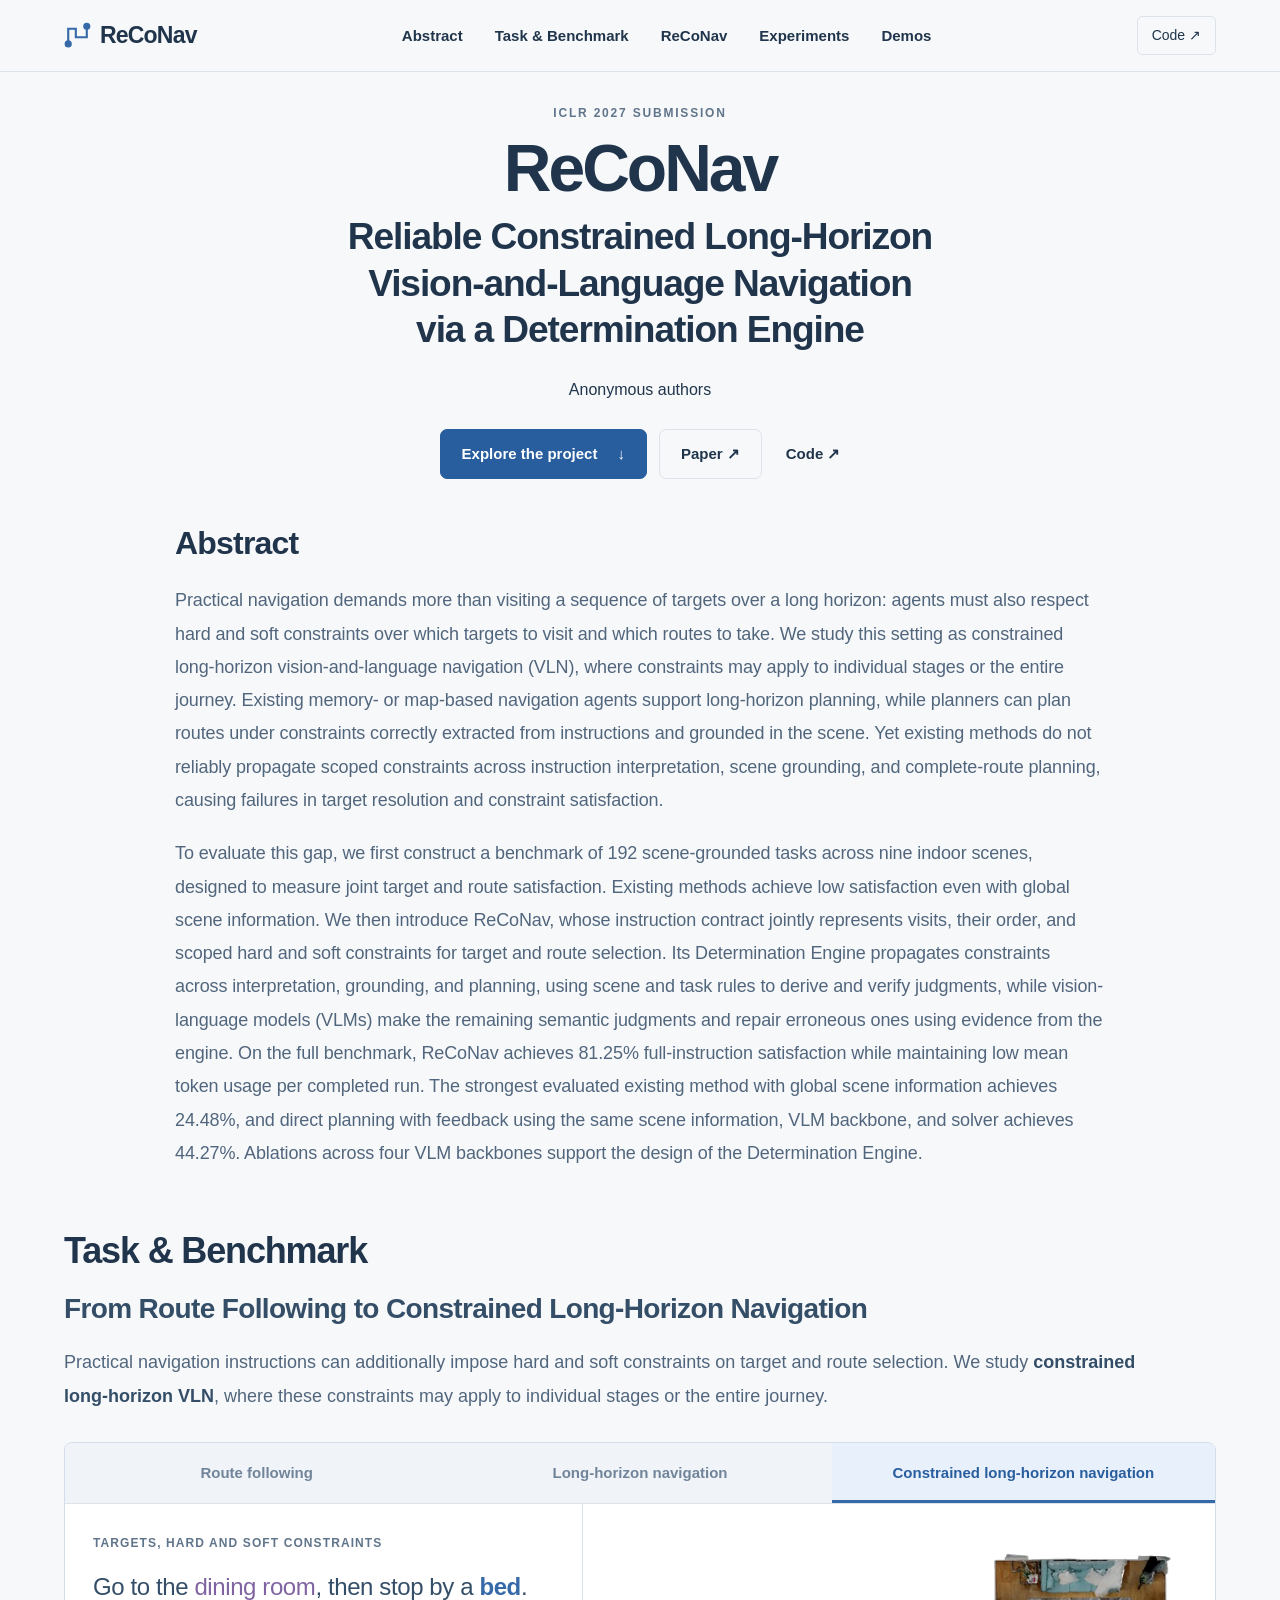
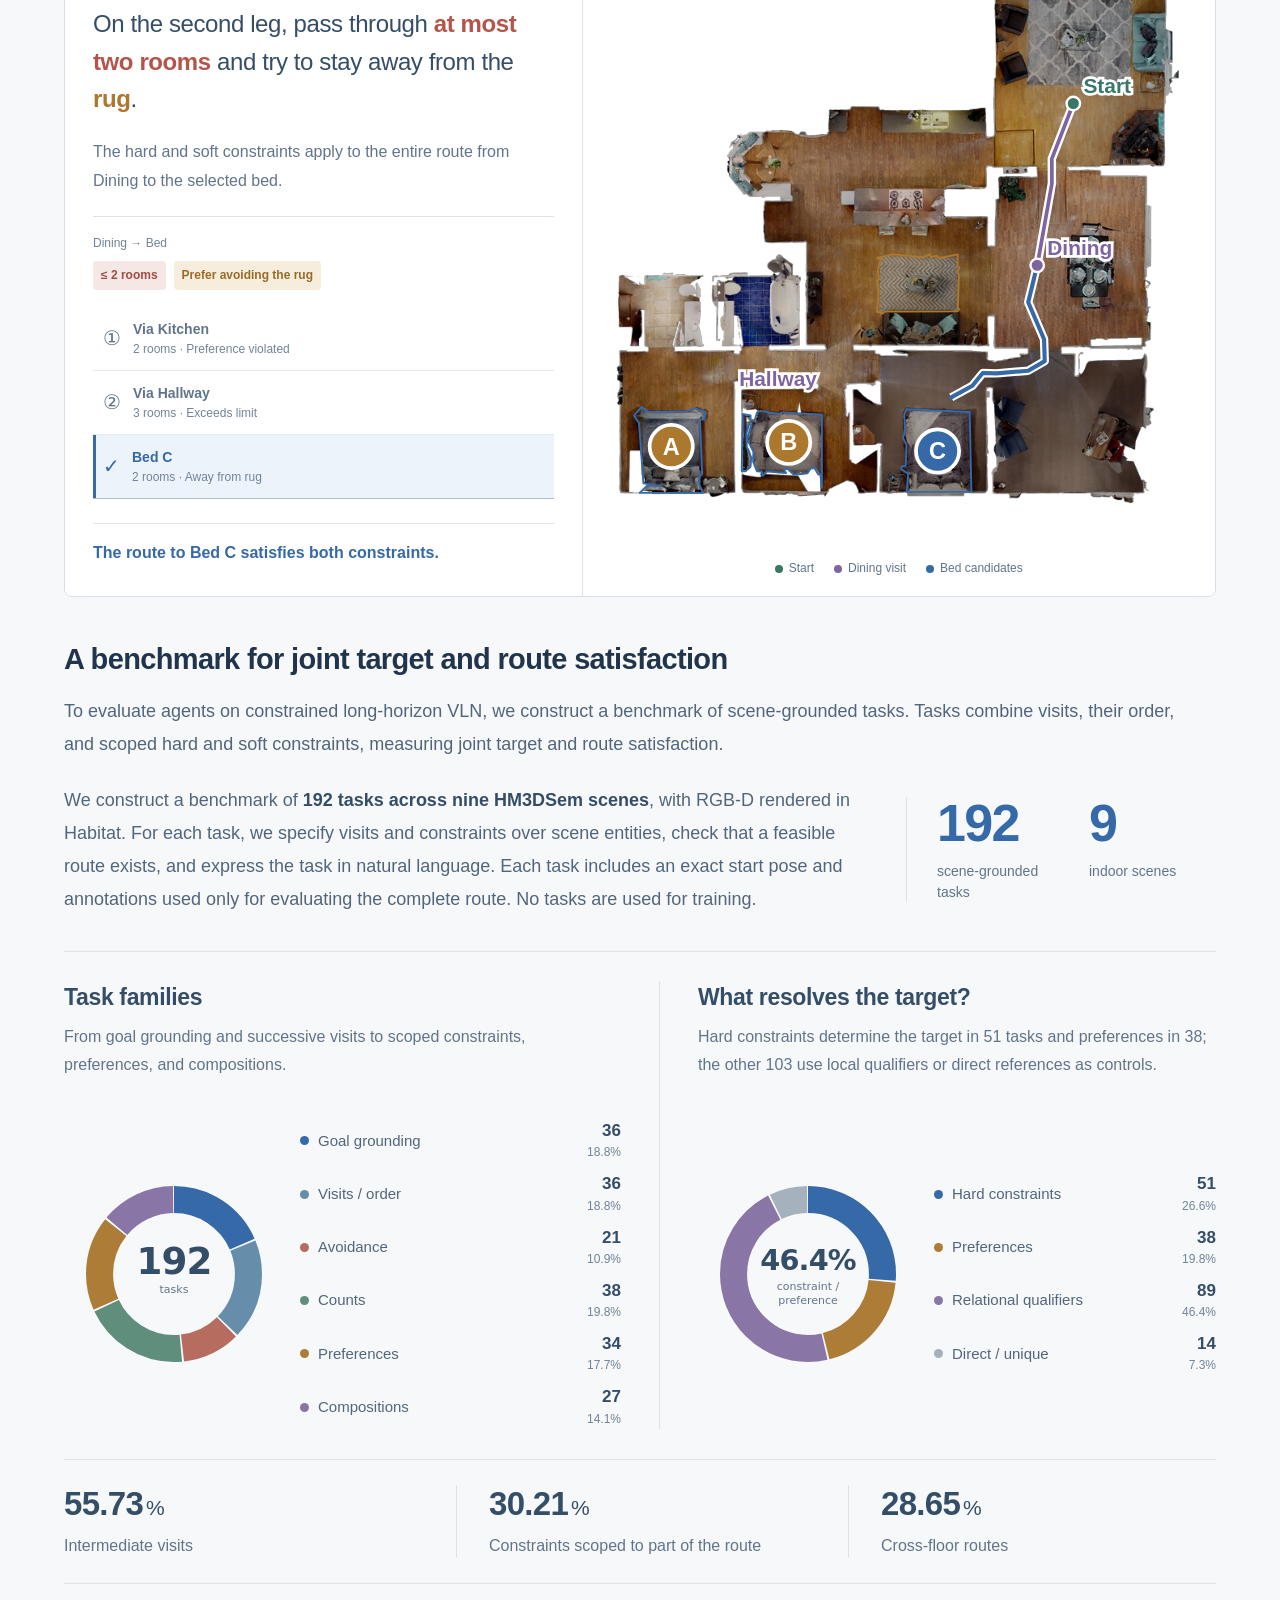
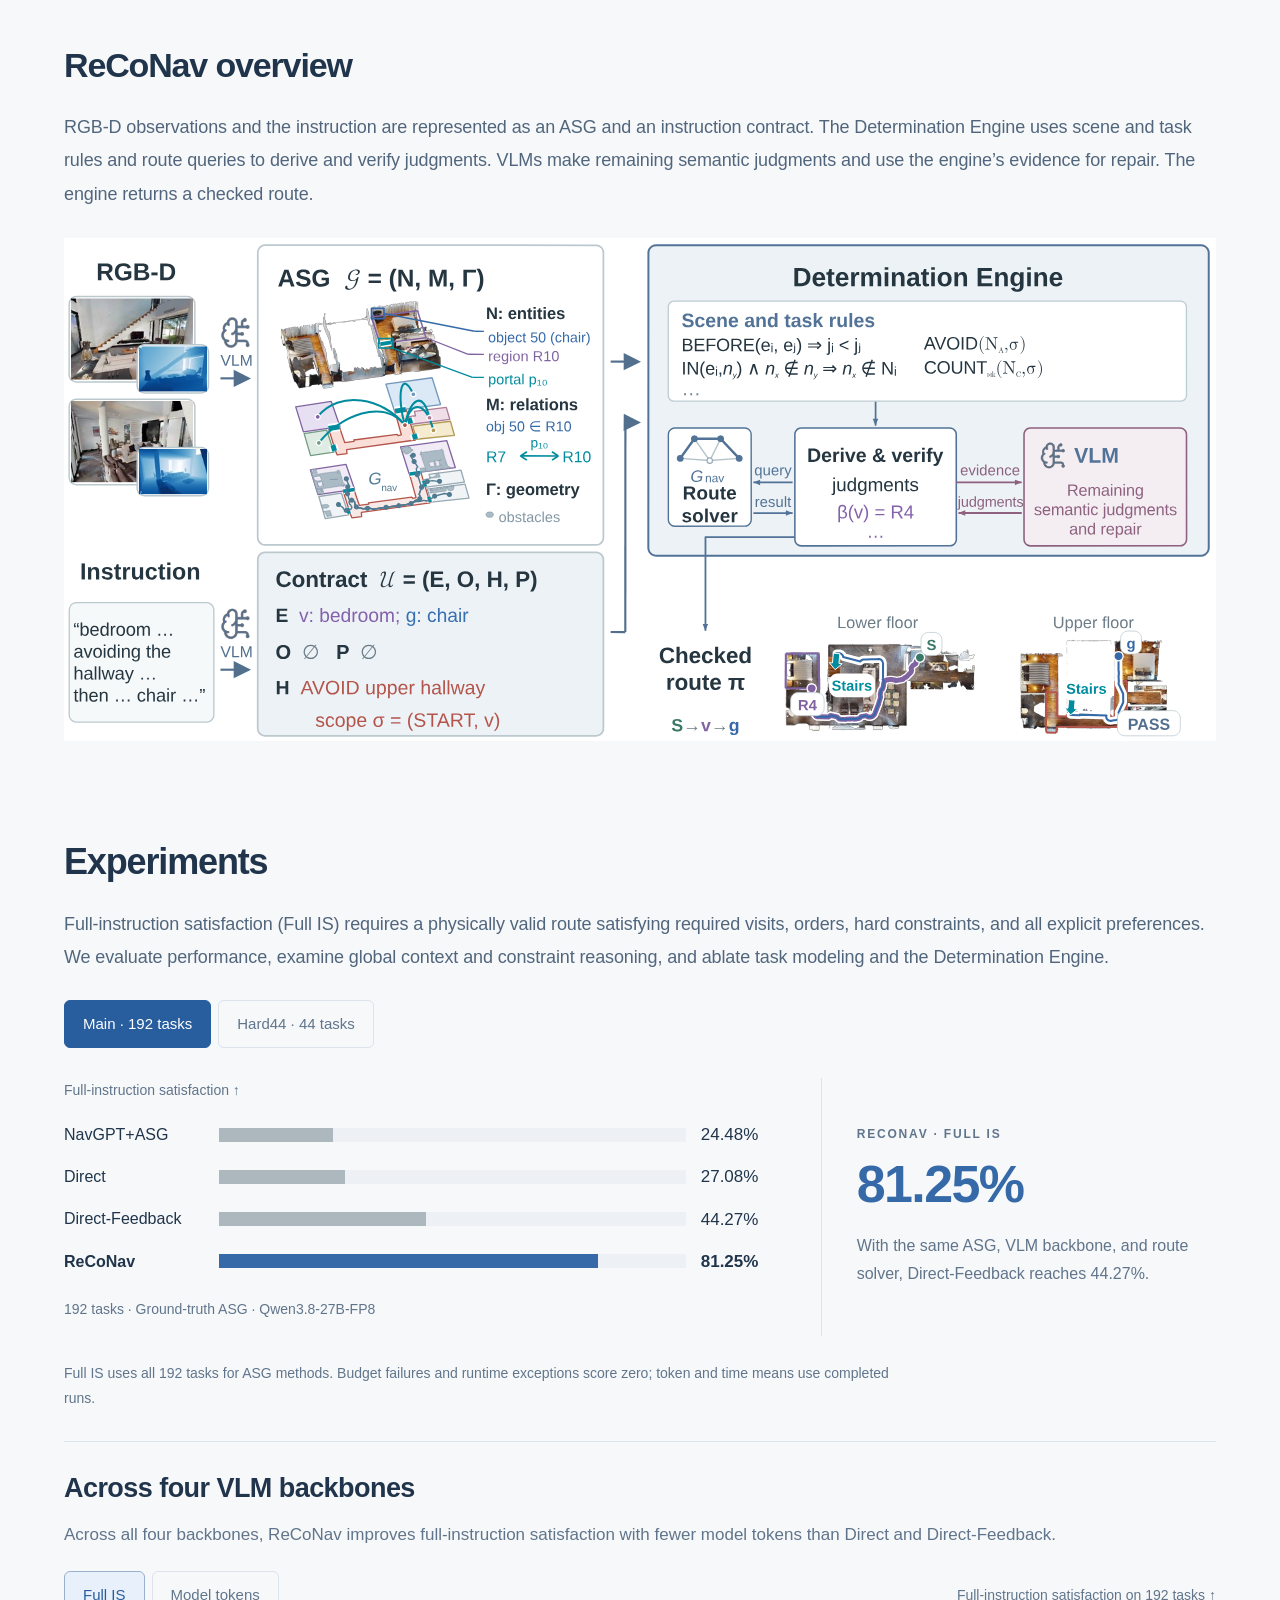
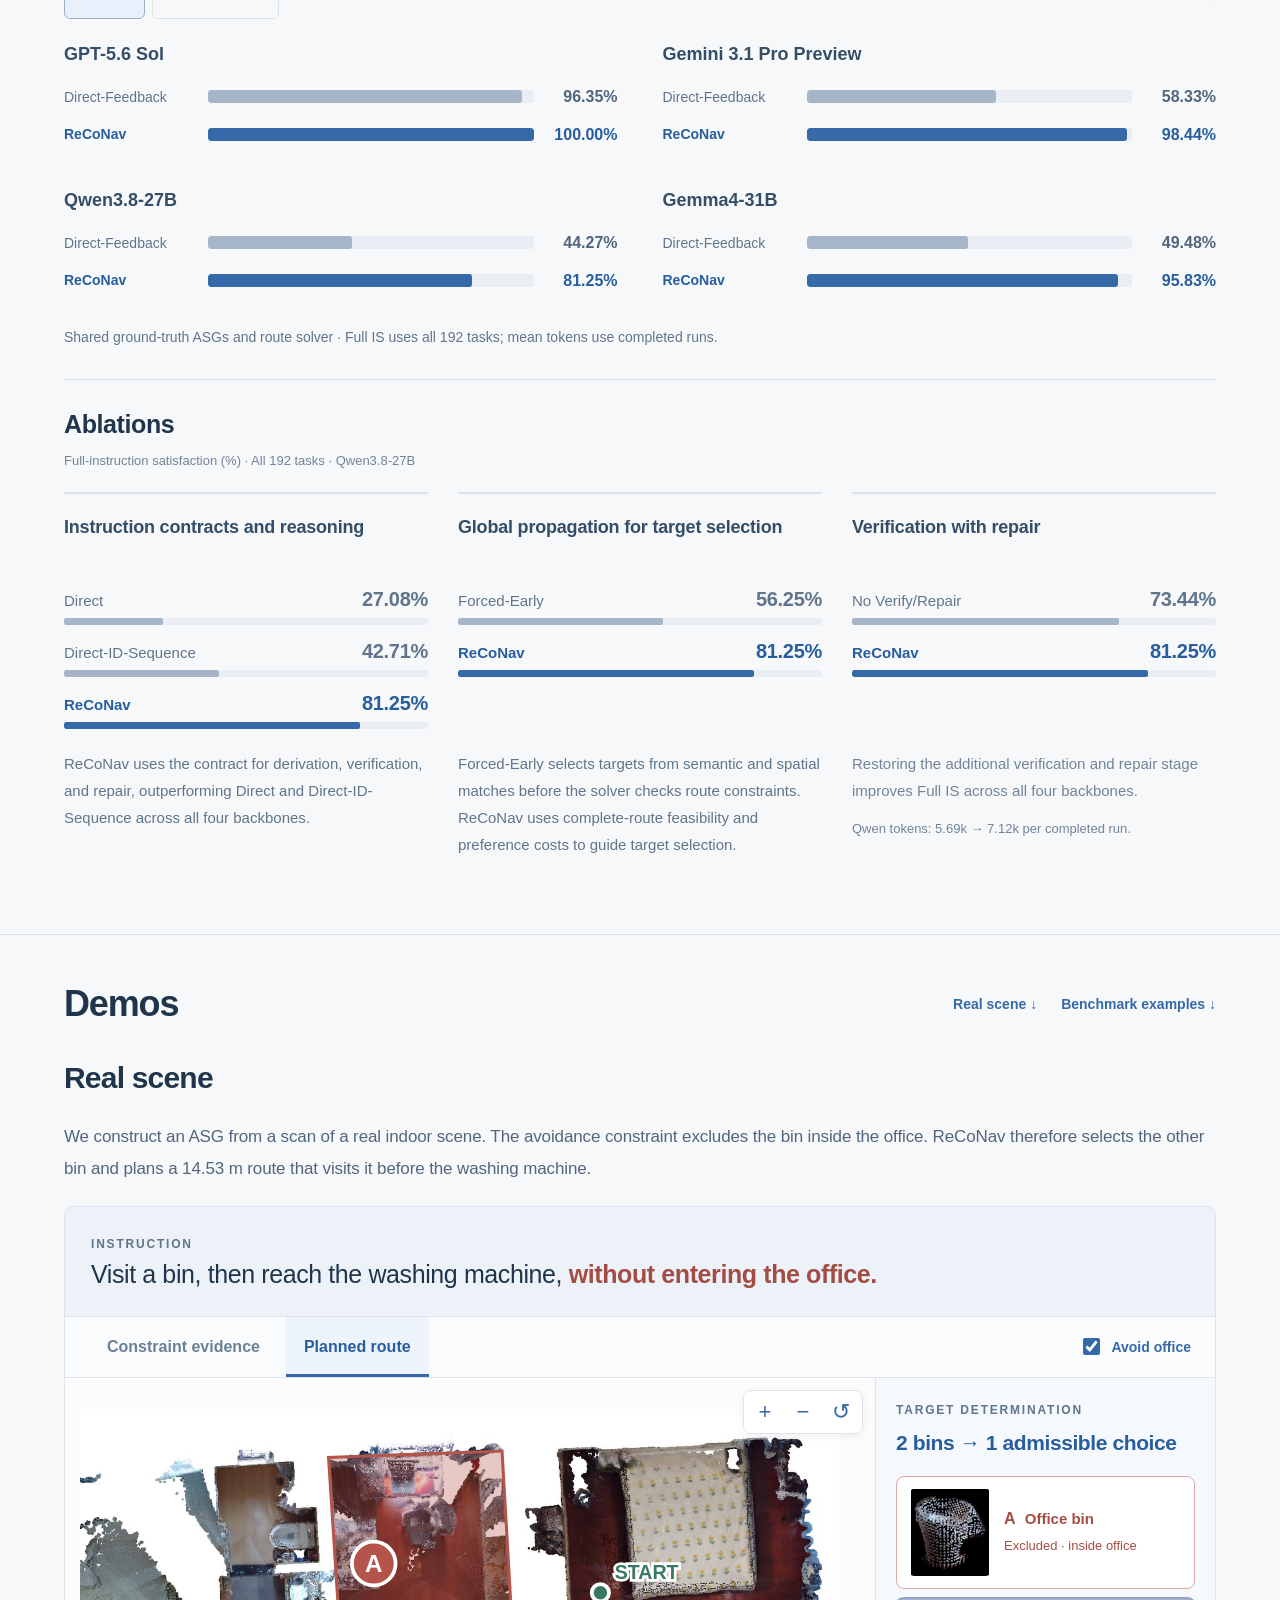
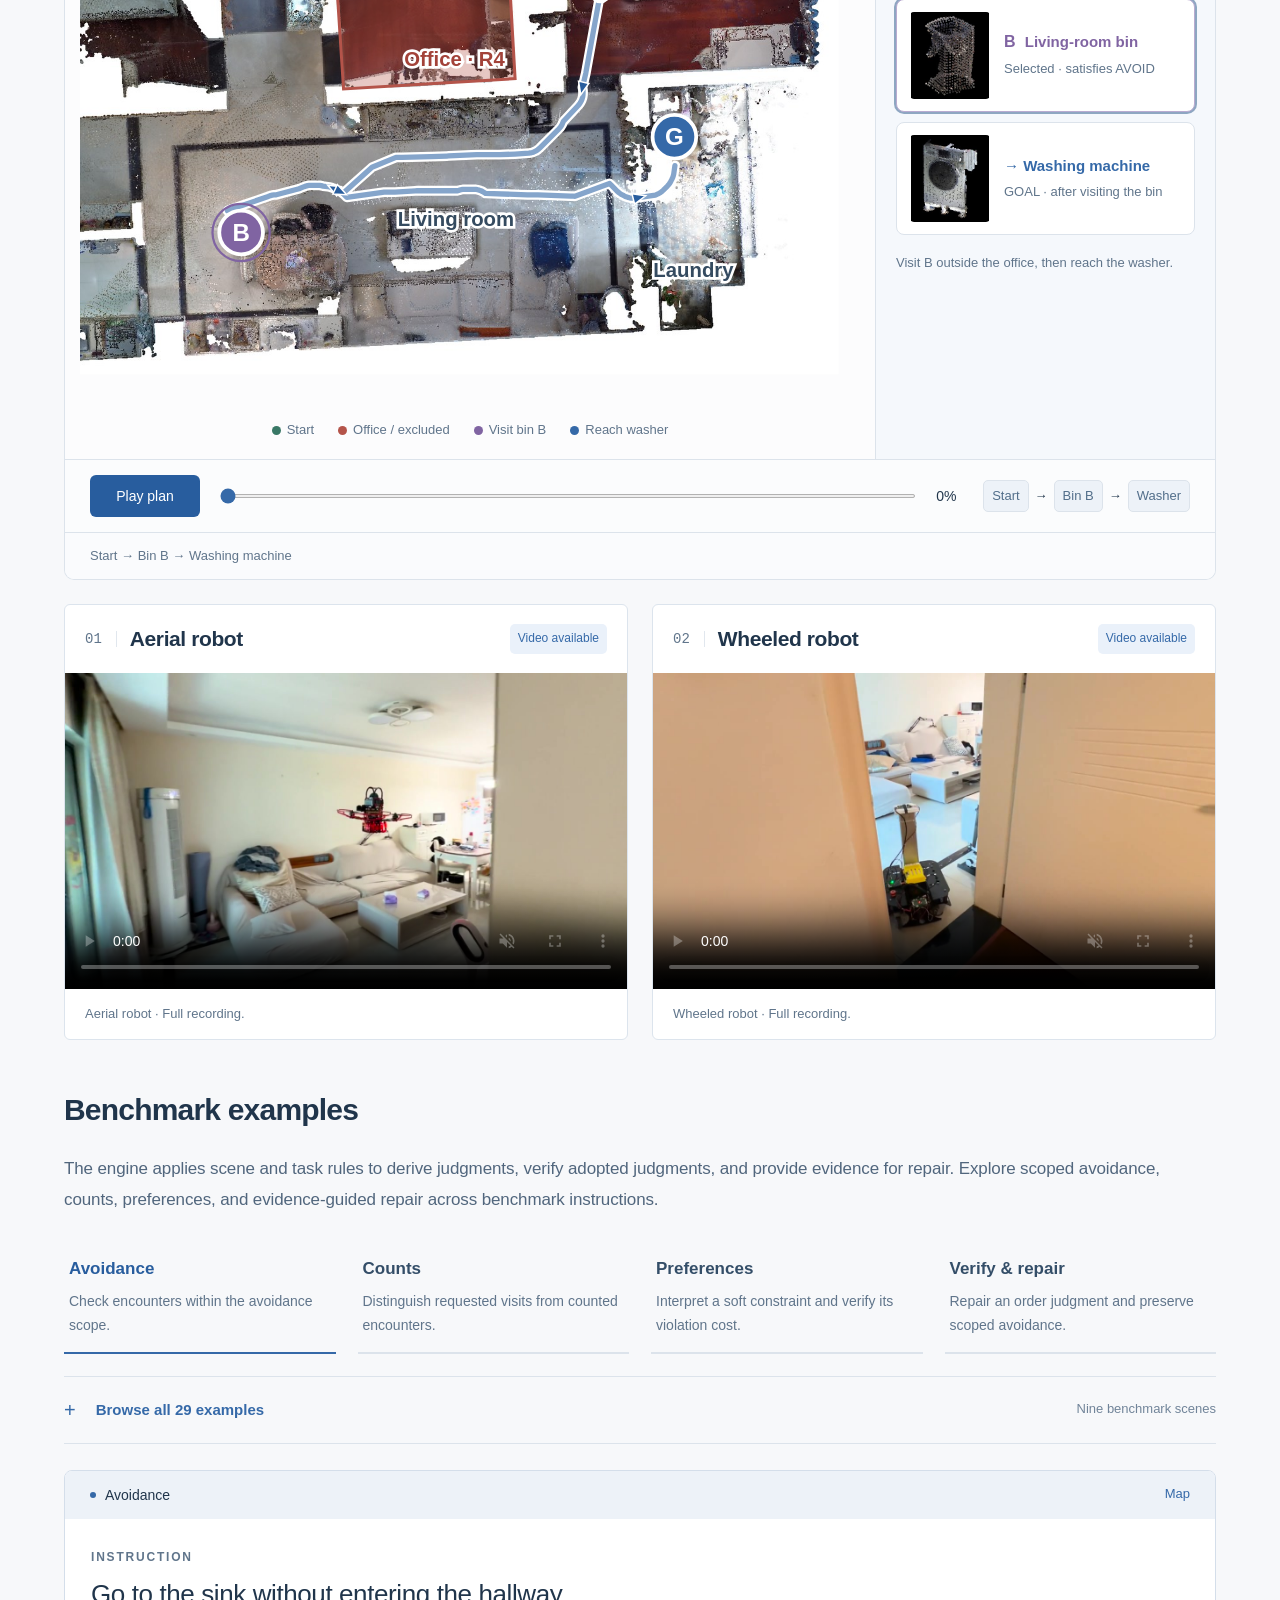
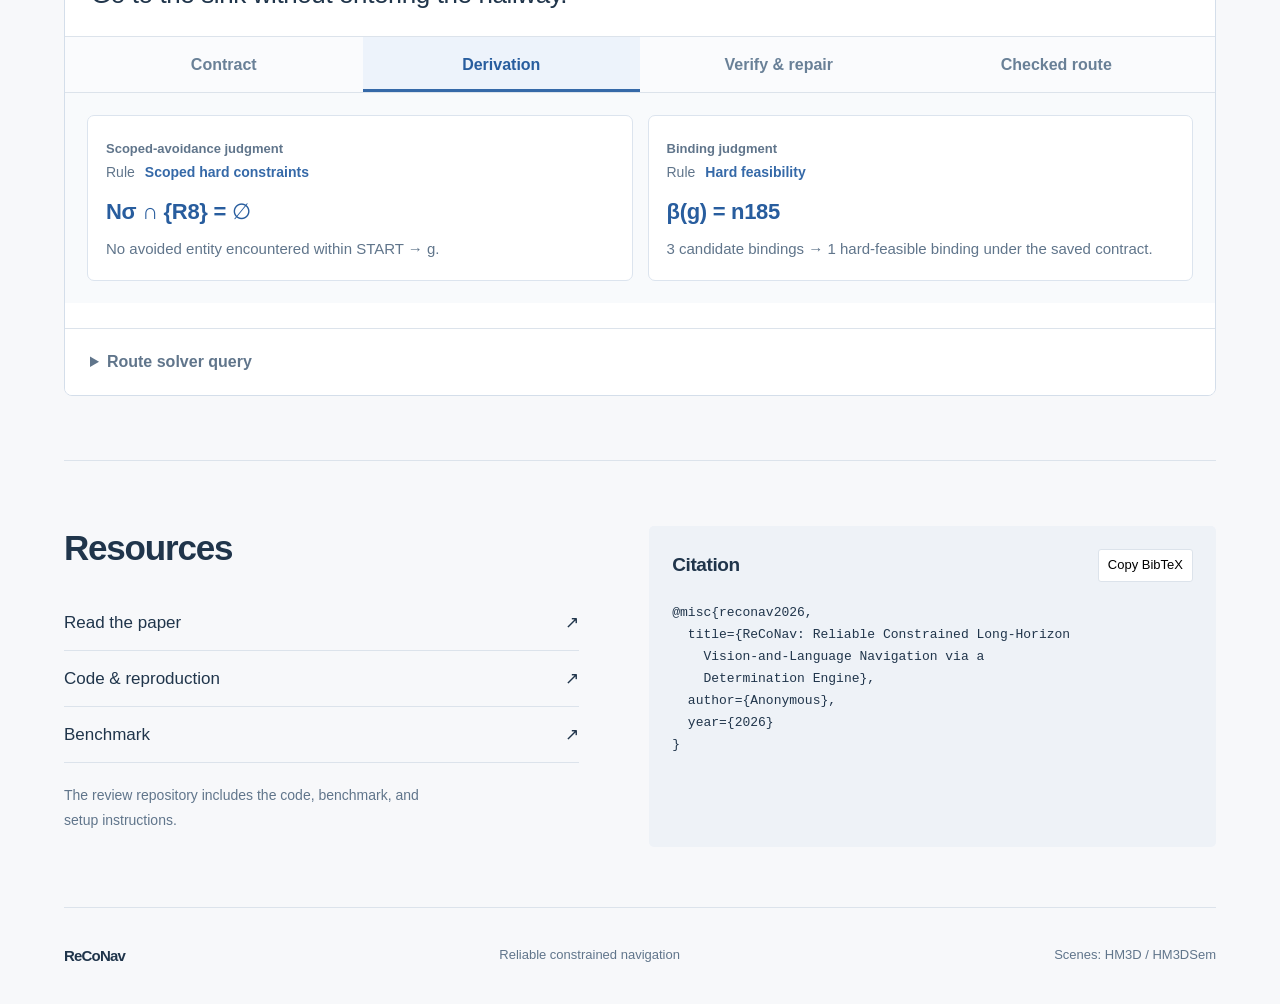
==== site/index.html @ 4334f85e "Add anonymous project page and Pages deployment" ====
<!doctype html>
<html lang="en">
<head>
  <meta charset="utf-8"><meta name="viewport" content="width=device-width,initial-scale=1">
  <meta name="description" content="ReCoNav: reliable constrained long-horizon vision-and-language navigation. Explore scene-grounded tasks, recorded routes, and first-person visualizations.">
  <meta name="theme-color" content="#f8f8f4">
  <title>ReCoNav: Reliable Constrained Long-Horizon Vision-and-Language Navigation via a Determination Engine</title>
  
<link rel="stylesheet" href="reconav.e6e2558fc4b56138.css"><script src="reconav.65abcb6eb5117537.js" defer></script>
<script src="repository-links.js" defer></script>
</head>
<body>
<a class="skip" href="#overview">Skip to visualizations</a>
<header class="nav"><a class="wordmark" href="#"><svg viewBox="0 0 32 32" aria-hidden="true"><path d="M5 26V8h9v10h13V5"/><circle cx="5" cy="26" r="3"/><circle cx="27" cy="5" r="3"/></svg>ReCoNav</a><nav aria-label="Main navigation"><a href="#abstract">Abstract</a><a href="#overview">Task &amp; Benchmark</a><a href="#explore">ReCoNav</a><a href="#results">Experiments</a><a href="#more-examples">Demos</a></nav><a class="nav-code" href="#resources" data-repository-link="code">Code ↗</a></header>
<main>
<section class="hero wrap">
  <p class="eyebrow">ICLR 2027 submission</p>
  <h1>ReCoNav</h1>
  <p class="paper-title">Reliable Constrained Long-Horizon<br class="desktop-break"> Vision-and-Language Navigation<br class="desktop-break"> via a Determination Engine</p>
  <p class="authors">Anonymous authors</p>
  <div class="actions"><a class="button primary" href="#overview">Explore the project <span>↓</span></a><a class="button" href="assets/paper.pdf">Paper ↗</a><a class="text-link" href="#resources" data-repository-link="code">Code ↗</a></div>

</section>

<section class="abstract-section wrap" id="paper-abstract">
  <div class="abstract" id="abstract"><h2>Abstract</h2><div class="abstract-columns"><p id="abstract-lead" class="abstract-lead">Practical navigation demands more than visiting a sequence of targets over a long horizon: agents must also respect hard and soft constraints over which targets to visit and which routes to take. We study this setting as constrained long-horizon vision-and-language navigation (VLN), where constraints may apply to individual stages or the entire journey. Existing memory- or map-based navigation agents support long-horizon planning, while planners can plan routes under constraints correctly extracted from instructions and grounded in the scene. Yet existing methods do not reliably propagate scoped constraints across instruction interpretation, scene grounding, and complete-route planning, causing failures in target resolution and constraint satisfaction.</p><p id="abstract-rest">To evaluate this gap, we first construct a benchmark of 192 scene-grounded tasks across nine indoor scenes, designed to measure joint target and route satisfaction. Existing methods achieve low satisfaction even with global scene information. We then introduce ReCoNav, whose instruction contract jointly represents visits, their order, and scoped hard and soft constraints for target and route selection. Its Determination Engine propagates constraints across interpretation, grounding, and planning, using scene and task rules to derive and verify judgments, while vision-language models (VLMs) make the remaining semantic judgments and repair erroneous ones using evidence from the engine. On the full benchmark, ReCoNav achieves 81.25% full-instruction satisfaction while maintaining low mean token usage per completed run. The strongest evaluated existing method with global scene information achieves 24.48%, and direct planning with feedback using the same scene information, VLM backbone, and solver achieves 44.27%. Ablations across four VLM backbones support the design of the Determination Engine.</p></div></div>
</section>

<section class="overview-section wrap" id="overview">
 <div class="section-heading"><div><h2>Task &amp; Benchmark</h2></div></div>
 <h3 class="task-subtitle">From Route Following to Constrained Long-Horizon Navigation</h3>
 <p class="task-introduction">Practical navigation instructions can additionally impose hard and soft constraints on target and route selection. We study <strong>constrained long-horizon VLN</strong>, where these constraints may apply to individual stages or the entire journey.</p>
 
 <div class="overview-story" id="overview-story" data-setting="2">
  <div class="overview-tabs" role="tablist" aria-label="Compare navigation settings"><button type="button" role="tab" id="overview-tab-0" data-setting="0" aria-selected="false" tabindex="-1" aria-controls="overview-story-panel">Route following</button><button type="button" role="tab" id="overview-tab-1" data-setting="1" aria-selected="false" aria-controls="overview-story-panel" tabindex="-1">Long-horizon navigation</button><button type="button" role="tab" id="overview-tab-2" data-setting="2" aria-selected="true" aria-controls="overview-story-panel">Constrained long-horizon navigation</button></div>
  <div class="overview-story-panel" id="overview-story-panel" role="tabpanel" aria-labelledby="overview-tab-2">
   <div class="overview-explanation"><p class="eyebrow" id="overview-setting">Targets, hard and soft constraints</p><p class="overview-instruction" id="overview-instruction"></p><p id="overview-explainer"></p><div id="overview-requirements" class="overview-requirements" hidden><span>Dining → Bed</span><strong>≤ 2 rooms</strong><strong>Prefer avoiding the rug</strong></div><div id="overview-evidence" class="overview-evidence" hidden><button type="button" data-overview-evidence="rug"><b>①</b><span>Via Kitchen<small>2 rooms · Preference violated</small></span></button><button type="button" data-overview-evidence="limit"><b>②</b><span>Via Hallway<small>3 rooms · Exceeds limit</small></span></button><button type="button" data-overview-evidence="selected"><b>✓</b><span>Bed C<small>2 rooms · Away from rug</small></span></button></div><p class="overview-conclusion" id="overview-conclusion" role="status"></p></div>
   <div class="overview-map-panel"><div id="overview-map"></div><div class="overview-map-key"><span><i class="start"></i>Start</span><span><i class="via"></i>Dining visit</span><span><i class="goal"></i>Bed candidates</span></div></div>
  </div>

 </div>
 <div class="benchmark-overview" id="benchmark">
  <div class="benchmark-heading"><h3>A benchmark for joint target and route satisfaction</h3><p>To evaluate agents on constrained long-horizon VLN, we construct a benchmark of scene-grounded tasks. Tasks combine visits, their order, and scoped hard and soft constraints, measuring joint target and route satisfaction.</p></div>
  <div class="benchmark-construction"><p>We construct a benchmark of <strong>192 tasks across nine HM3DSem scenes</strong>, with RGB-D rendered in Habitat. For each task, we specify visits and constraints over scene entities, check that a feasible route exists, and express the task in natural language. Each task includes an exact start pose and annotations used only for evaluating the complete route. No tasks are used for training.</p><div class="benchmark-scale"><span><b>192</b>scene-grounded tasks</span><span><b>9</b>indoor scenes</span></div></div>
  <div class="benchmark-charts">
<figure class="benchmark-chart" id="benchmark-families">
    <figcaption><h4>Task families</h4><p>From goal grounding and successive visits to scoped constraints, preferences, and compositions.</p></figcaption>
    <div class="benchmark-chart-body"><svg viewBox="0 0 260 260" role="img" aria-labelledby="families-chart-title families-chart-desc"><title id="families-chart-title">Task families</title><desc id="families-chart-desc">Goal grounding: 36 tasks; Visits / order: 36 tasks; Avoidance: 21 tasks; Counts: 38 tasks; Preferences: 34 tasks; Compositions: 27 tasks. Total: 192 tasks.</desc><circle cx="130" cy="130" r="88" fill="none" stroke="#3569a8" stroke-width="32" stroke-dasharray="101.6726 451.2477" stroke-dashoffset="0.0000" transform="rotate(-90 130 130)"/><circle cx="130" cy="130" r="88" fill="none" stroke="#668eaa" stroke-width="32" stroke-dasharray="101.6726 451.2477" stroke-dashoffset="-103.6726" transform="rotate(-90 130 130)"/><circle cx="130" cy="130" r="88" fill="none" stroke="#b76c60" stroke-width="32" stroke-dasharray="58.4757 494.4446" stroke-dashoffset="-207.3451" transform="rotate(-90 130 130)"/><circle cx="130" cy="130" r="88" fill="none" stroke="#5f8e7d" stroke-width="32" stroke-dasharray="107.4321 445.4882" stroke-dashoffset="-267.8208" transform="rotate(-90 130 130)"/><circle cx="130" cy="130" r="88" fill="none" stroke="#ad7d38" stroke-width="32" stroke-dasharray="95.9130 457.0073" stroke-dashoffset="-377.2529" transform="rotate(-90 130 130)"/><circle cx="130" cy="130" r="88" fill="none" stroke="#8a76a6" stroke-width="32" stroke-dasharray="75.7544 477.1659" stroke-dashoffset="-475.1659" transform="rotate(-90 130 130)"/><text x="130" y="130" class="chart-number" text-anchor="middle">192</text><text x="130" y="153" class="chart-unit" text-anchor="middle">tasks</text></svg><ul class="benchmark-chart-legend"><li style="--segment:#3569a8"><i aria-hidden="true"></i><span>Goal grounding</span><b>36<small>18.8%</small></b></li><li style="--segment:#668eaa"><i aria-hidden="true"></i><span>Visits / order</span><b>36<small>18.8%</small></b></li><li style="--segment:#b76c60"><i aria-hidden="true"></i><span>Avoidance</span><b>21<small>10.9%</small></b></li><li style="--segment:#5f8e7d"><i aria-hidden="true"></i><span>Counts</span><b>38<small>19.8%</small></b></li><li style="--segment:#ad7d38"><i aria-hidden="true"></i><span>Preferences</span><b>34<small>17.7%</small></b></li><li style="--segment:#8a76a6"><i aria-hidden="true"></i><span>Compositions</span><b>27<small>14.1%</small></b></li></ul></div>
   </figure>
<figure class="benchmark-chart" id="benchmark-resolution">
    <figcaption><h4>What resolves the target?</h4><p>Hard constraints determine the target in 51 tasks and preferences in 38; the other 103 use local qualifiers or direct references as controls.</p></figcaption>
    <div class="benchmark-chart-body"><svg viewBox="0 0 260 260" role="img" aria-labelledby="resolution-chart-title resolution-chart-desc"><title id="resolution-chart-title">What resolves the target?</title><desc id="resolution-chart-desc">Hard constraints: 51 tasks; Preferences: 38 tasks; Relational qualifiers: 89 tasks; Direct / unique: 14 tasks. Total: 192 tasks.</desc><circle cx="130" cy="130" r="88" fill="none" stroke="#3569a8" stroke-width="32" stroke-dasharray="144.8695 408.0509" stroke-dashoffset="0.0000" transform="rotate(-90 130 130)"/><circle cx="130" cy="130" r="88" fill="none" stroke="#ad7d38" stroke-width="32" stroke-dasharray="107.4321 445.4882" stroke-dashoffset="-146.8695" transform="rotate(-90 130 130)"/><circle cx="130" cy="130" r="88" fill="none" stroke="#8a76a6" stroke-width="32" stroke-dasharray="254.3016 298.6187" stroke-dashoffset="-256.3016" transform="rotate(-90 130 130)"/><circle cx="130" cy="130" r="88" fill="none" stroke="#a5b1bd" stroke-width="32" stroke-dasharray="38.3171 514.6032" stroke-dashoffset="-512.6032" transform="rotate(-90 130 130)"/><text x="130" y="125" class="chart-number" text-anchor="middle">46.4%</text><text x="130" y="149" class="chart-unit" text-anchor="middle"><tspan x="130">constraint /</tspan><tspan x="130" dy="17">preference</tspan></text></svg><ul class="benchmark-chart-legend"><li style="--segment:#3569a8"><i aria-hidden="true"></i><span>Hard constraints</span><b>51<small>26.6%</small></b></li><li style="--segment:#ad7d38"><i aria-hidden="true"></i><span>Preferences</span><b>38<small>19.8%</small></b></li><li style="--segment:#8a76a6"><i aria-hidden="true"></i><span>Relational qualifiers</span><b>89<small>46.4%</small></b></li><li style="--segment:#a5b1bd"><i aria-hidden="true"></i><span>Direct / unique</span><b>14<small>7.3%</small></b></li></ul></div>
   </figure>
  </div>
  <div class="benchmark-coverage"><span><b>55.73<small>%</small></b>Intermediate visits</span><span><b>30.21<small>%</small></b>Constraints scoped to part of the route</span><span><b>28.65<small>%</small></b>Cross-floor routes</span></div>
 </div>
</section>

<section class="showcase-section wrap" id="explore">
  <div class="section-heading"><h2 id="showcase-title">ReCoNav overview</h2></div>
  <p class="section-copy">RGB-D observations and the instruction are represented as an ASG and an instruction contract. The Determination Engine uses scene and task rules and route queries to derive and verify judgments. VLMs make remaining semantic judgments and use the engine’s evidence for repair. The engine returns a checked route.</p>
  <figure class="paper-overview" id="paper-overview"><a href="assets/framework.svg?v=9bbbca4629601faa" target="_blank" rel="noopener" aria-label="Open the ReCoNav overview at full resolution"><img id="framework-overview" src="[data-uri]" alt="ReCoNav overview: RGB-D and instruction inputs, ASG entities, relations and geometry, instruction contract, scene and task rules, derivation and verification, route solver, VLM judgments and repair, and the checked route."></a></figure>

</section>

<section class="results-section wrap" id="results"><div class="section-heading"><div><h2>Experiments</h2></div></div><p class="section-copy">Full-instruction satisfaction (Full IS) requires a physically valid route satisfying required visits, orders, hard constraints, and all explicit preferences. We evaluate performance, examine global context and constraint reasoning, and ablate task modeling and the Determination Engine.</p><div class="result-tabs" role="group" aria-label="Evaluation population"><button type="button" class="active" data-result="main" aria-pressed="true">Main · 192 tasks</button><button type="button" data-result="hard" aria-pressed="false">Hard44 · 44 tasks</button></div><div class="results-layout"><div><p class="result-metric">Full-instruction satisfaction ↑</p><div id="bars"></div><p class="result-condition" id="result-condition"></p></div><aside class="result-takeaway"><span class="eyebrow">ReCoNav · Full IS</span><strong id="result-score">81.25%</strong><p id="result-reading">With the same ASG, backbone, and solver, Direct-Feedback reaches 44.27%.</p></aside></div><p class="result-footnote" id="result-footnote"></p><div class="backbone-section"><h3>Across four VLM backbones</h3><p>Across all four backbones, ReCoNav improves full-instruction satisfaction with fewer model tokens than Direct and Direct-Feedback.</p><div class="backbone-controls"><div class="result-tabs" role="group" aria-label="Backbone comparison metric"><button type="button" data-backbone-metric="fullIS" aria-pressed="true">Full IS</button><button type="button" data-backbone-metric="tokens" aria-pressed="false">Model tokens</button></div><span id="backbone-measure">Full-instruction satisfaction on 192 tasks ↑</span></div><div id="backbone-charts" class="backbone-charts"></div><p class="backbone-note">Shared ground-truth ASGs and route solver · Full IS uses all 192 tasks; mean tokens use completed runs.</p></div><div class="ablation-section"><h3>Ablations</h3><p class="ablation-condition">Full-instruction satisfaction (%) · All 192 tasks · Qwen3.8-27B</p><div class="ablation-cards" id="ablation-cards"></div></div></section>

<section class="more-examples" id="more-examples"><div class="wrap more-examples-heading"><div class="section-heading"><h2>Demos</h2><div class="example-links"><a href="#real">Real scene ↓</a><a href="#gallery">Benchmark examples ↓</a></div></div></div>
<section class="real-section wrap" id="real">
<div class="section-heading"><div><h3>Real scene</h3></div></div>
<p class="section-copy">We construct an ASG from a scan of a real indoor scene. The avoidance constraint excludes the bin inside the office. ReCoNav therefore selects the other bin and plans a 14.53 m route that visits it before the washing machine.</p>
<div class="real-mission"><span class="eyebrow">Instruction</span><p>Visit a bin, then reach the washing machine, <strong>without entering the office.</strong></p></div>
<div class="real-reasoning" id="real-reasoning">
  <div class="real-toolbar"><div class="real-stages" role="group" aria-label="Real-scene reasoning stages"><button type="button" data-real-stage="2" aria-pressed="false"><span>Constraint evidence</span></button><button type="button" data-real-stage="3" class="active" aria-pressed="true"><span>Planned route</span></button></div><label class="requirement-toggle"><input type="checkbox" id="real-avoid" checked>Avoid office</label></div>
  <div class="real-reasoning-layout"><div class="real-map-panel"><div id="real-map" aria-label="Real-scene map: two bin candidates, forbidden office and ordered route to the washer"></div><div class="real-map-legend"><span><i class="start"></i>Start</span><span><i class="avoid"></i>Office / excluded</span><span><i class="via"></i>Visit bin B</span><span><i class="goal"></i>Reach washer</span></div></div>
  <div class="real-object-evidence"><p class="eyebrow">Target determination</p><p id="real-decision" role="status">2 bins → 1 admissible choice</p><button class="real-object excluded" type="button" data-real-object="295"><img alt="Reconstructed office bin, candidate A" loading="lazy"><span class="real-object-copy"><strong><b>A</b> Office bin</strong><span id="real-a-status">Excluded · inside office</span></span></button><button class="real-object selected" type="button" data-real-object="336"><img alt="Reconstructed living-room bin, candidate B" loading="lazy"><span class="real-object-copy"><strong><b>B</b> Living-room bin</strong><span id="real-b-status">Selected · satisfies AVOID</span></span></button><div class="real-object goal-object"><img alt="Reconstructed washing machine, the final goal" loading="lazy"><span class="real-object-copy"><strong>→ Washing machine</strong><span>GOAL · after visiting the bin</span></span></div><p id="real-inspection" class="real-inspection">A visit to A requires entering the forbidden office.</p></div></div>
  <div class="transport real-transport"><button id="real-play" class="play-button" type="button">Play plan</button><input id="real-progress" type="range" min="0" max="1000" value="0" aria-label="Real-scene planned route progress"><output id="real-progress-text">0%</output><div class="real-waypoints"><button type="button" data-real-jump="start">Start</button><span>→</span><button type="button" data-real-jump="via">Bin B</button><span>→</span><button type="button" data-real-jump="goal">Washer</button></div></div>
  <p class="real-plan-note">Start → Bin B → Washing machine</p>
</div>
<div class="platform-grid">
<article class="platform-card"><div class="platform-header"><span class="platform-number">01</span><div><h3>Aerial robot</h3></div><span class="available-tag">Video available</span></div><video id="drone-video" controls playsinline muted preload="metadata" aria-label="Aerial robot physical demonstration of the bin and washing-machine mission"></video><p class="platform-caption">Aerial robot · Full recording.</p></article>
<article class="platform-card"><div class="platform-header"><span class="platform-number">02</span><div><h3>Wheeled robot</h3></div><span class="available-tag">Video available</span></div><video id="wheel-video" controls playsinline muted preload="metadata" aria-label="Wheeled robot physical demonstration of the same bin and washing-machine mission"></video><p class="platform-caption">Wheeled robot · Full recording.</p></article>
</div>
</section>

<section class="gallery-section wrap" id="gallery">
  <div class="section-heading"><div><h3>Benchmark examples</h3></div></div>
  <p class="section-copy">The engine applies scene and task rules to derive judgments, verify adopted judgments, and provide evidence for repair. Explore scoped avoidance, counts, preferences, and evidence-guided repair across benchmark instructions.</p><div id="featured-cases" class="featured-cases" role="group" aria-label="Featured navigation examples"></div>
  <details class="case-library" id="case-library"><summary>Browse all 29 examples <span>Nine benchmark scenes</span></summary><div class="collection-heading"><div><p id="case-count"></p></div><div class="filters"><label><span class="sr-only">Task type</span><select id="family-filter"><option value="">All task types</option></select></label><label><span class="sr-only">Scene</span><select id="scene-filter"><option value="">All scenes</option></select></label><label class="video-filter"><input id="video-filter" type="checkbox">With video</label></div></div>
  <div class="case-grid" id="case-grid"></div><p id="empty-cases" hidden>No cases match these filters.</p><button class="button more-button" id="show-more" type="button" hidden>Show more cases</button>
  <p class="collection-note">Qwen / ReCoNav · Nine benchmark scenes.</p></details>

  <div id="load-state" role="status">Loading the case collection…</div>
  <div class="player" id="player" hidden>
    <div class="player-topline"><span class="status-dot"></span><span id="player-family"></span><span class="mono" id="player-id" hidden></span><span class="player-tag" id="view-kind"></span></div>
    <div class="instruction"><span class="eyebrow">Instruction</span><p id="instruction"></p></div>
    <div class="determination-nav" role="group" aria-label="Explore this example"><button type="button" data-stage="0">Contract</button><button type="button" data-stage="2" class="active" aria-pressed="true">Derivation</button><button type="button" data-stage="4">Verify &amp; repair</button><button type="button" data-stage="3">Checked route</button></div>
    <div id="gallery-contract-pane" class="gallery-contract-pane" hidden><p class="gallery-state-label" id="contract-phase" hidden>Initial contract</p><div id="gallery-contract" class="contract-view"></div></div><div id="gallery-verification-pane" class="gallery-contract-pane" hidden></div>
    <div class="gallery-workspace" id="gallery-workspace"><div id="judgment-derivations" class="judgment-derivations"></div>
    <div class="visuals" id="gallery-visuals">
      <div class="video-panel"><div class="panel-label"><span>First-person view</span></div><div class="video-frame"><video id="video" controls playsinline muted preload="metadata" aria-label="First-person route visualization"></video><div id="map-only" hidden><span class="map-icon">↗</span><strong>Explore this route on the map</strong><p>First-person video is being prepared for this case.</p></div></div></div>
      <div class="map-panel"><div class="panel-label"><span id="candidate-map-label">Scene evidence</span><span id="floor-label"></span></div><div id="route-map" aria-label="Scene evidence and checked route"></div><div class="floor-transfers" id="floor-transfers" aria-label="Stair transfers" hidden></div><div class="legend"><span><i class="start"></i>Start</span><span id="gallery-via-key" hidden><i class="via"></i>VIA visit</span><span class="candidate-key" id="gallery-candidate-key" hidden>A Candidate</span><span><i class="goal"></i>Goal</span><span><i class="avoid"></i>Avoidance</span></div></div>
    </div>
    </div>
    <div class="gallery-route-events" id="gallery-route-events" hidden><strong id="gallery-scope-status" hidden></strong><div class="gallery-route-status"><span>Visit sequence</span><strong id="route-next" role="status"></strong></div><div id="route-event-buttons" class="route-event-buttons" role="group" aria-label="Route visits and goal"></div></div>
    <div class="transport"><button id="play" class="play-button" type="button">Play route</button><input id="progress" type="range" min="0" max="1000" value="0" aria-label="Route progress"><output id="progress-text">0%</output><select id="speed" aria-label="Playback speed"><option value="0.5">0.5×</option><option value="1" selected>1×</option><option value="2">2×</option></select></div>
    <details class="candidate-details" id="candidate-details"><summary>Route solver query</summary><div class="solver-query-content"><div class="solver-query-results"><p class="query-source" id="query-source"></p><label class="requirement-toggle" id="requirement-toggle"><input type="checkbox" id="apply-requirement" checked>Apply the route requirement</label><div class="decision-panel"><div class="decision-heading"><h3 id="decision-title"></h3><span id="candidate-hint">Click a candidate to inspect</span></div><div class="rule-evidence" id="gallery-derivation" hidden></div><div id="candidate-list"></div><p class="candidate-inspection" id="candidate-inspection" role="status"></p></div></div><div id="solver-query-scene"></div></div></details>
    <p class="checked-route-outcome" id="outcome" hidden></p>
  </div>
</section>
</section>



<section class="resources wrap" id="resources"><div><h2>Resources</h2><div class="resource-links"><a href="assets/paper.pdf">Read the paper <span>↗</span></a><a href="#resources" data-repository-link="code">Code & reproduction <span>↗</span></a><a href="#resources" data-repository-link="benchmark">Benchmark <span>↗</span></a></div><p class="resource-note">The review repository includes the code, benchmark, and setup instructions.</p></div><div class="citation"><div class="citation-heading"><h3>Citation</h3><button id="copy-citation" type="button">Copy BibTeX</button></div><pre id="bibtex">@misc{reconav2026,
  title={ReCoNav: Reliable Constrained Long-Horizon
    Vision-and-Language Navigation via a
    Determination Engine},
  author={Anonymous},
  year={2026}
}</pre><p id="copy-status" role="status"></p></div></section>
</main><footer class="wrap"><a class="wordmark" href="#">ReCoNav</a><p>Reliable constrained navigation</p><p>Scenes: HM3D / HM3DSem</p></footer>
</body></html>
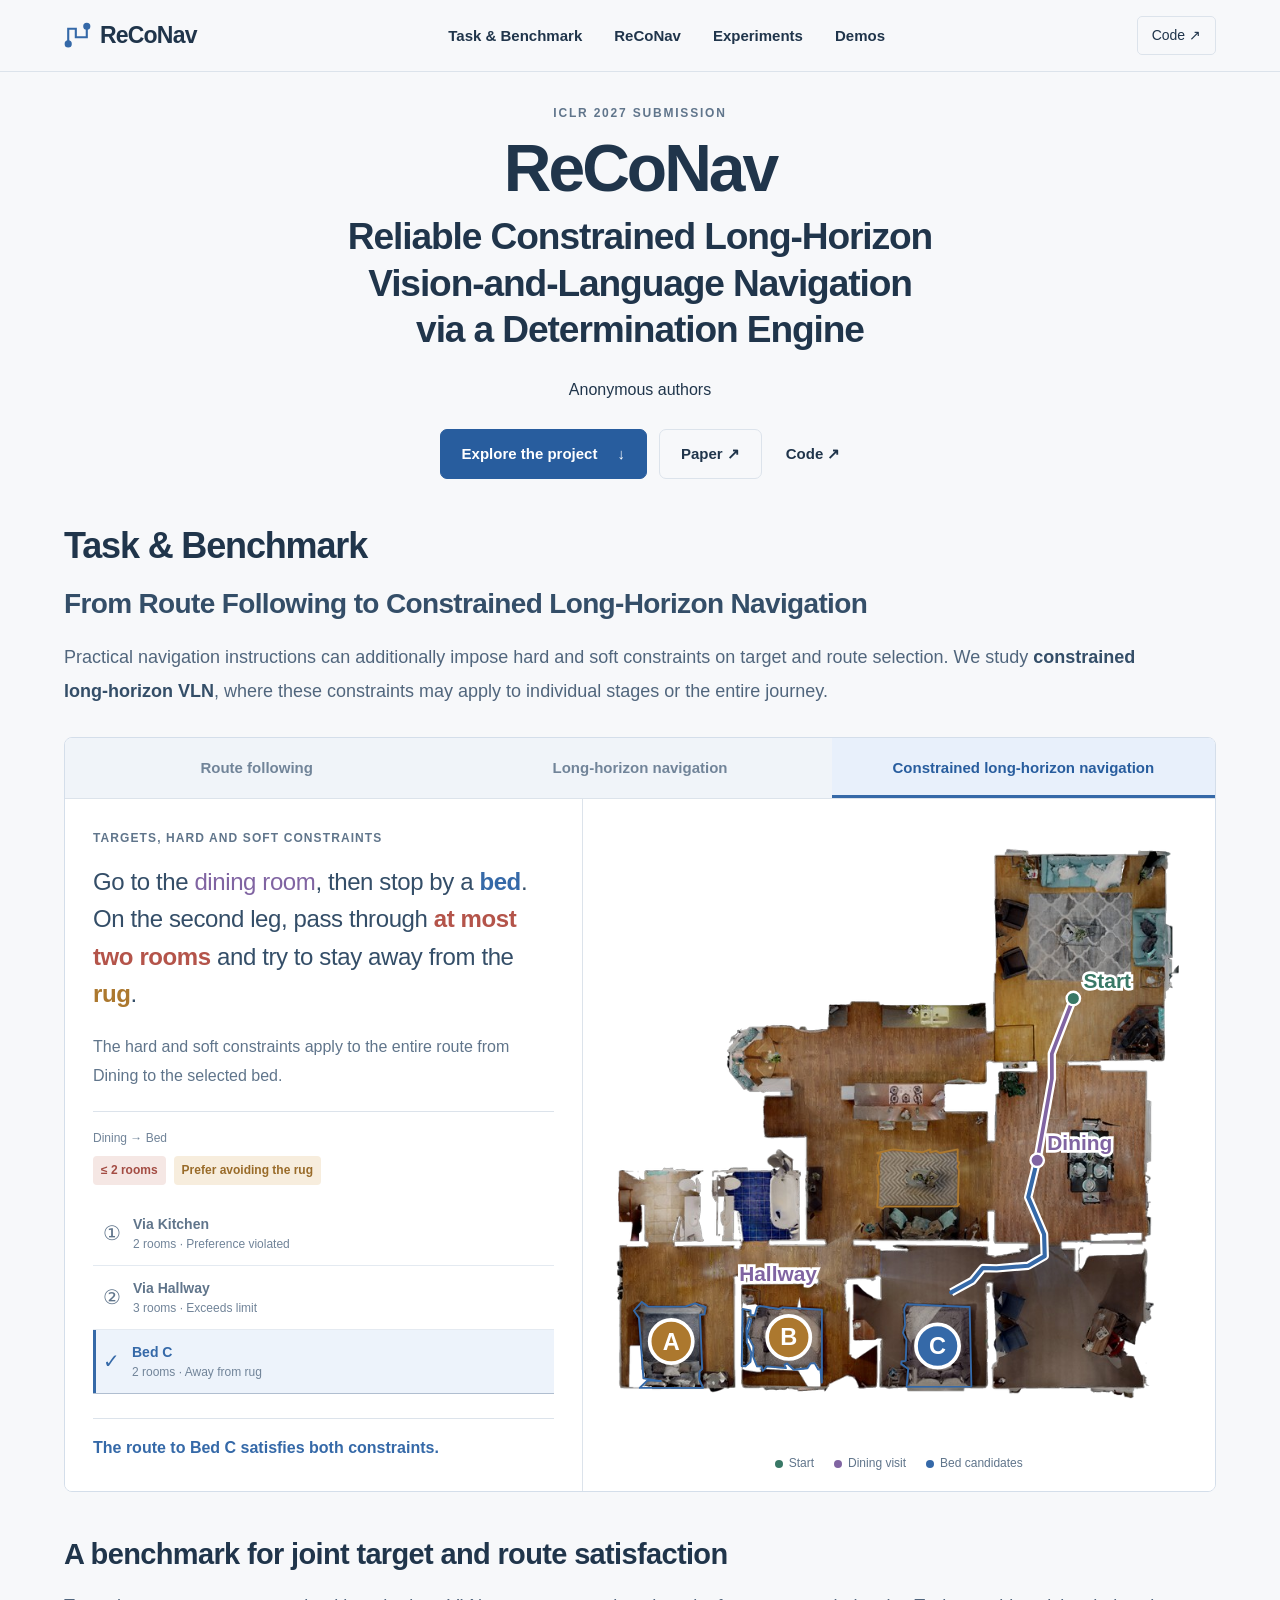
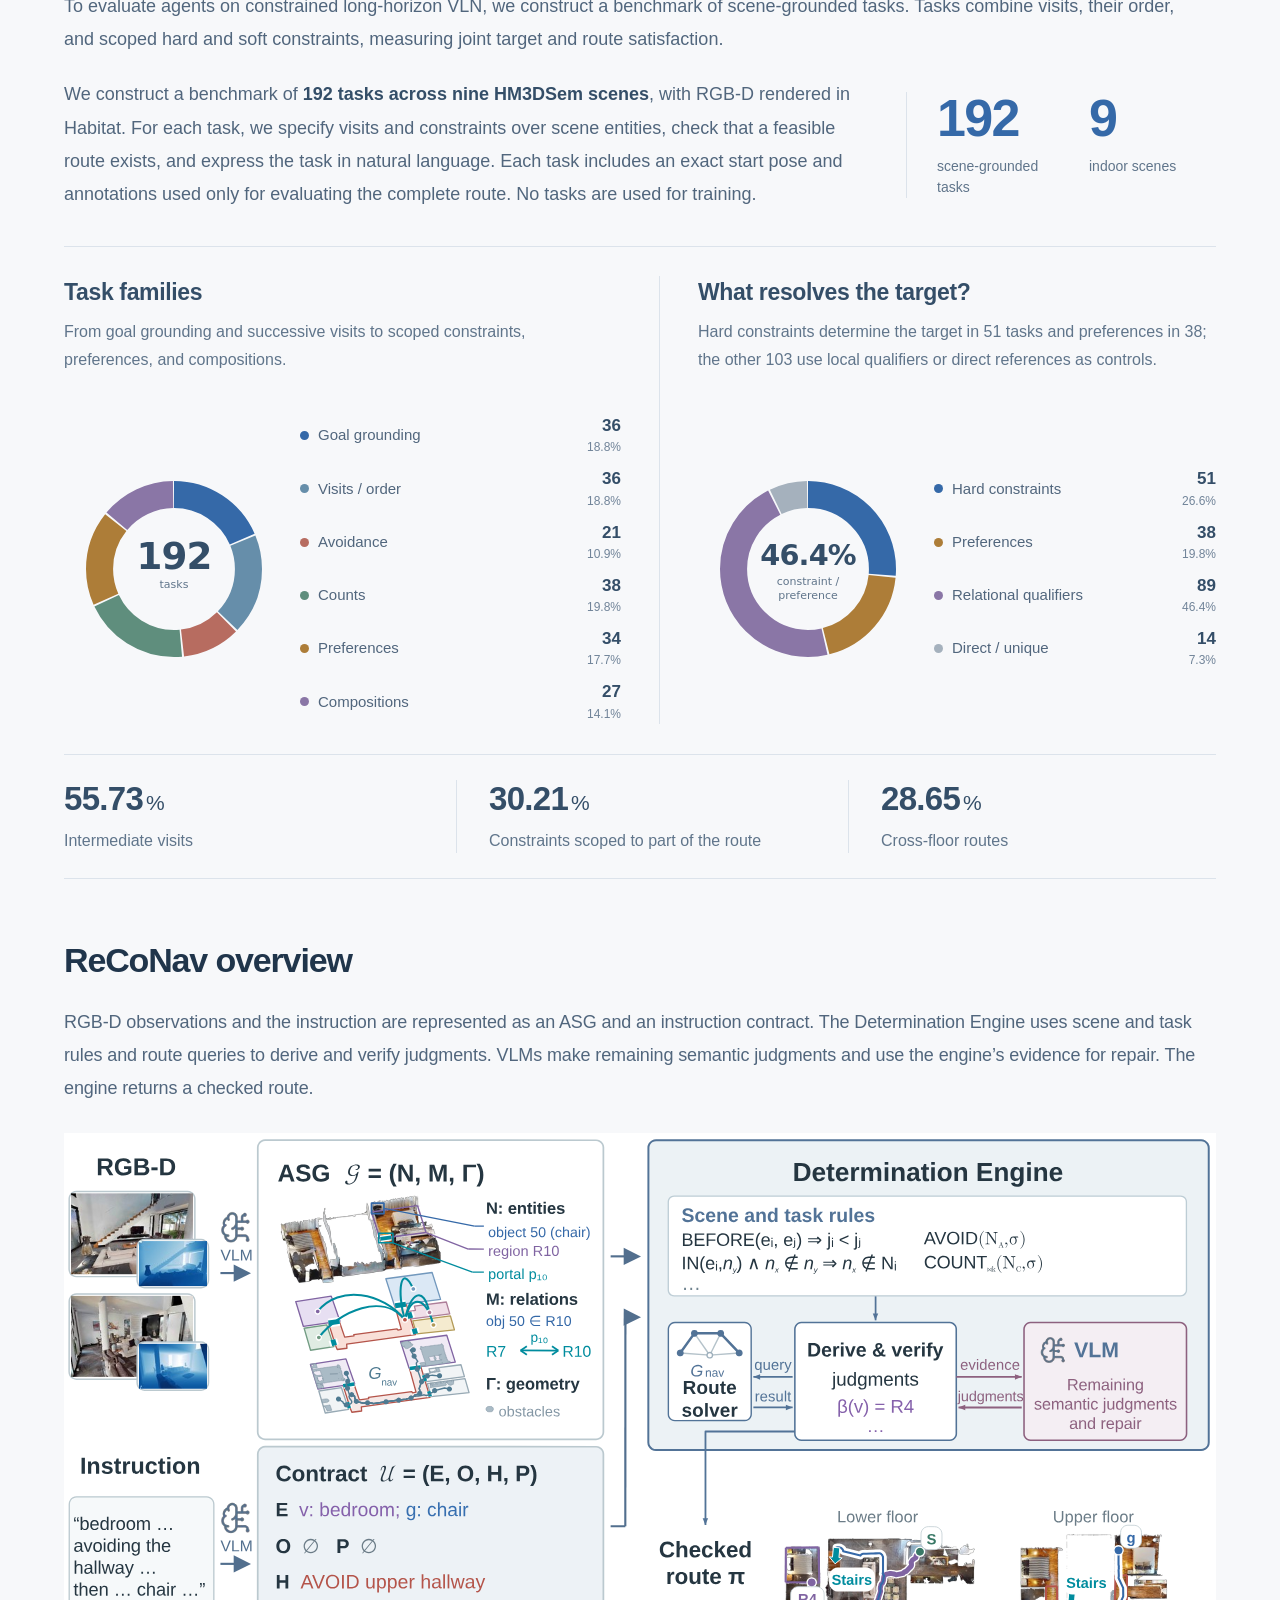
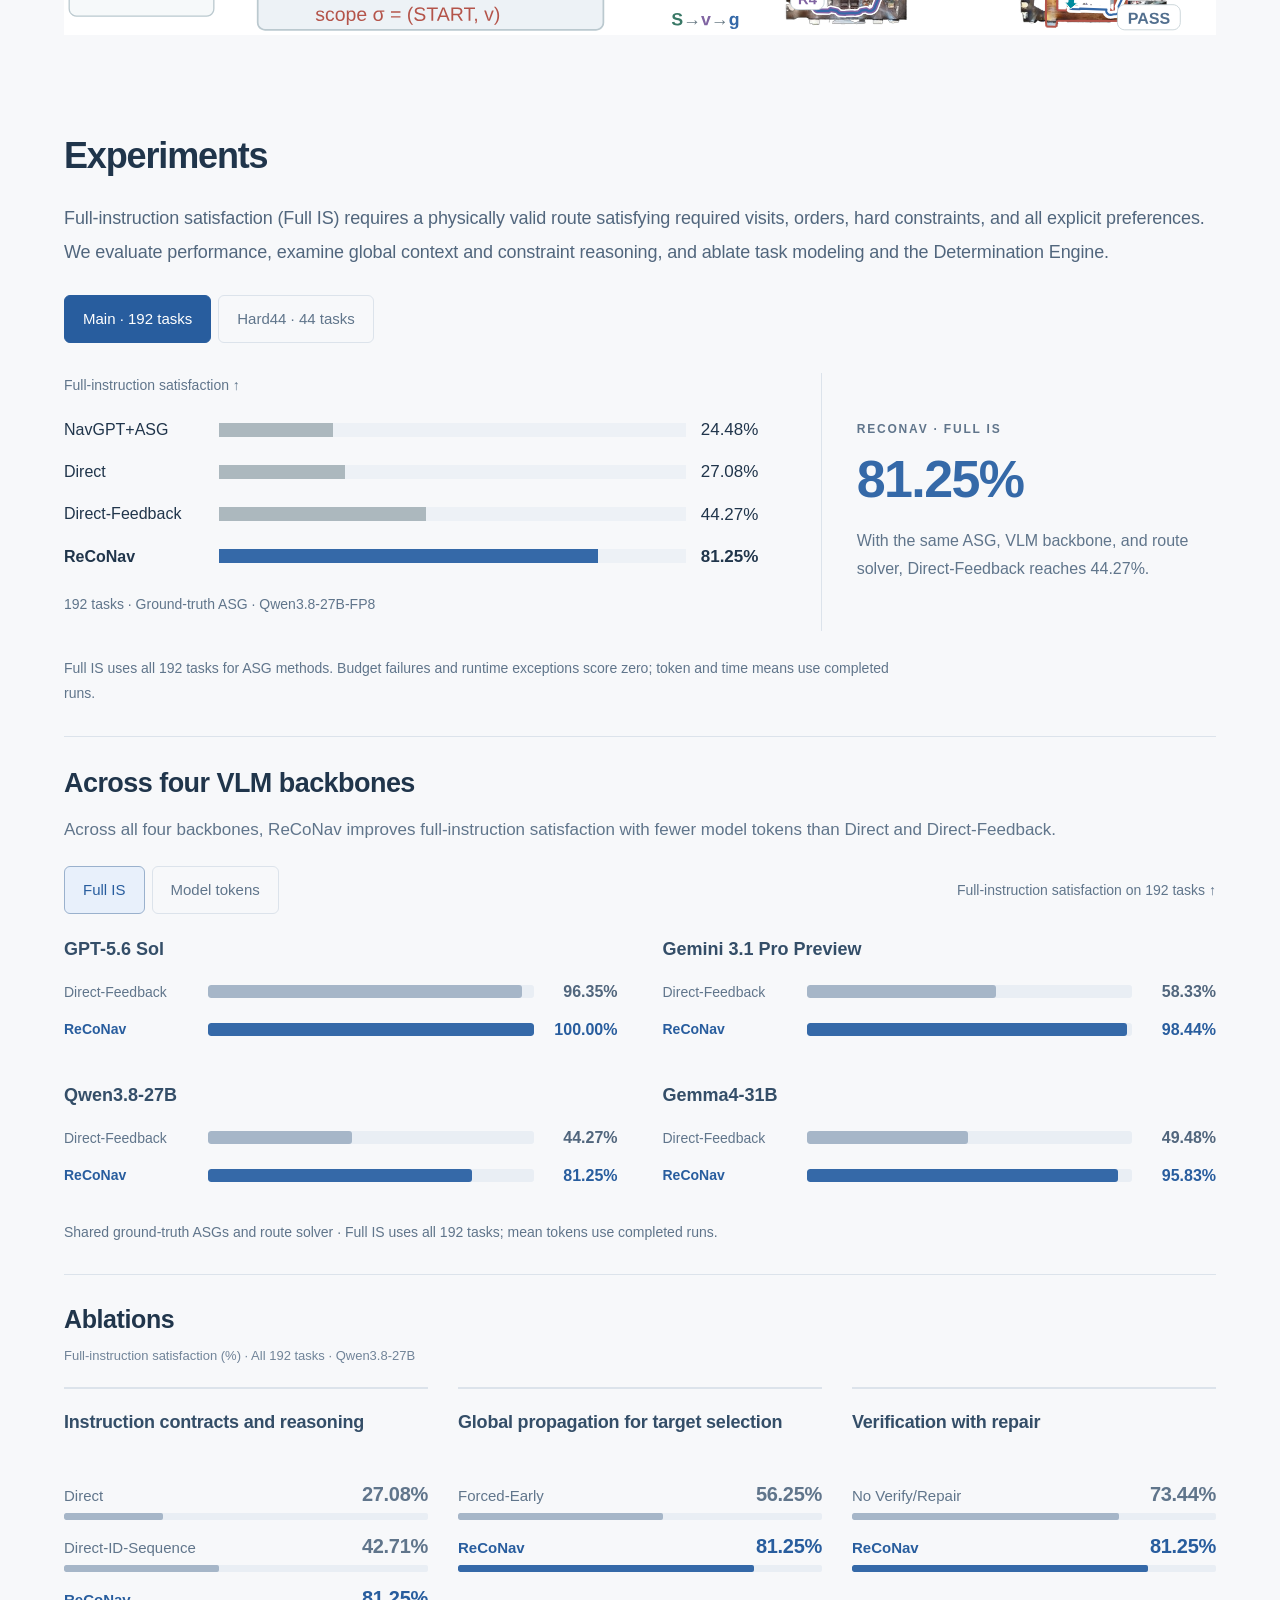
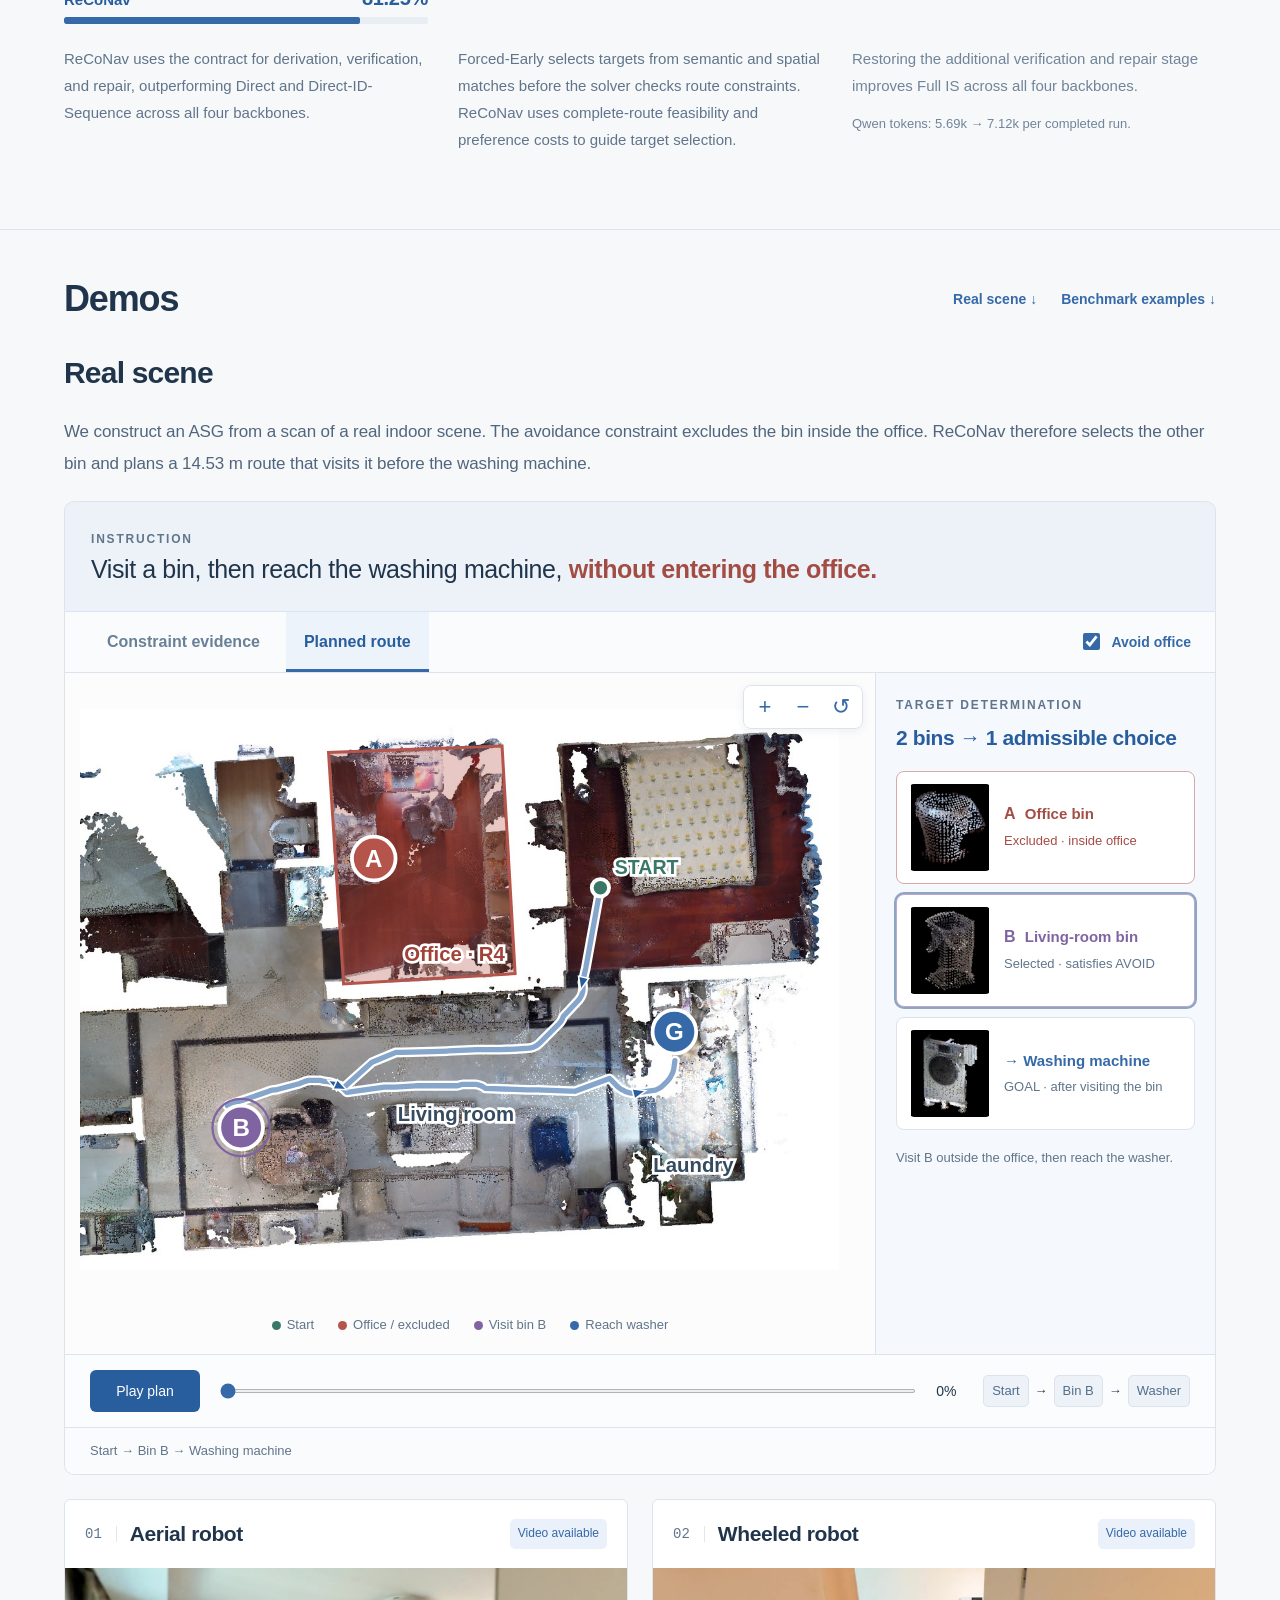
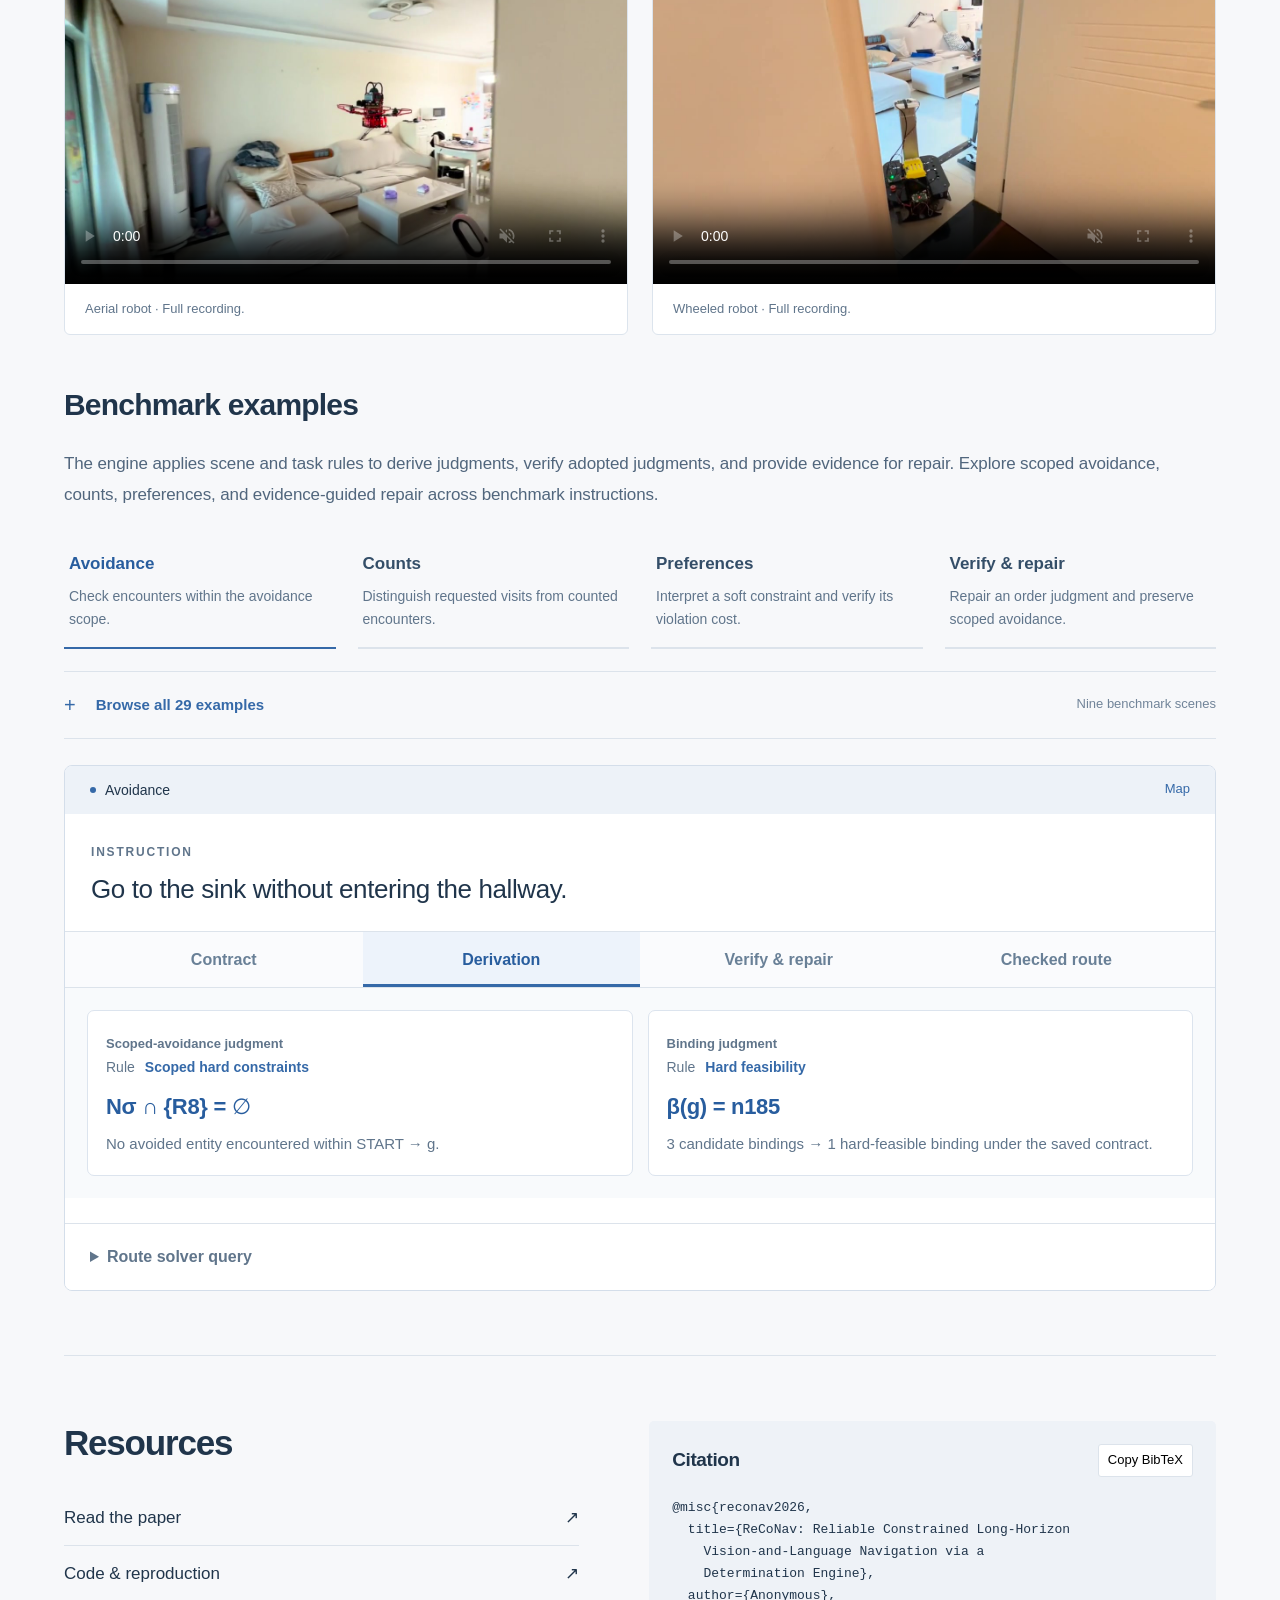
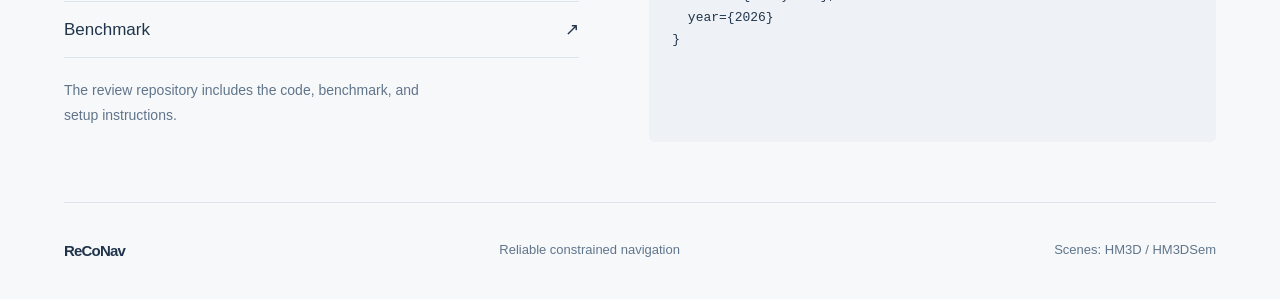
==== commit d2659686: "Remove abstract from review project page" ====
--- a/site/index.html
+++ b/site/index.html
@@ -11,7 +11,7 @@
 </head>
 <body>
 <a class="skip" href="#overview">Skip to visualizations</a>
-<header class="nav"><a class="wordmark" href="#"><svg viewBox="0 0 32 32" aria-hidden="true"><path d="M5 26V8h9v10h13V5"/><circle cx="5" cy="26" r="3"/><circle cx="27" cy="5" r="3"/></svg>ReCoNav</a><nav aria-label="Main navigation"><a href="#abstract">Abstract</a><a href="#overview">Task &amp; Benchmark</a><a href="#explore">ReCoNav</a><a href="#results">Experiments</a><a href="#more-examples">Demos</a></nav><a class="nav-code" href="#resources" data-repository-link="code">Code ↗</a></header>
+<header class="nav"><a class="wordmark" href="#"><svg viewBox="0 0 32 32" aria-hidden="true"><path d="M5 26V8h9v10h13V5"/><circle cx="5" cy="26" r="3"/><circle cx="27" cy="5" r="3"/></svg>ReCoNav</a><nav aria-label="Main navigation"><a href="#overview">Task &amp; Benchmark</a><a href="#explore">ReCoNav</a><a href="#results">Experiments</a><a href="#more-examples">Demos</a></nav><a class="nav-code" href="#resources" data-repository-link="code">Code ↗</a></header>
 <main>
 <section class="hero wrap">
   <p class="eyebrow">ICLR 2027 submission</p>
@@ -20,10 +20,6 @@
   <p class="authors">Anonymous authors</p>
   <div class="actions"><a class="button primary" href="#overview">Explore the project <span>↓</span></a><a class="button" href="assets/paper.pdf">Paper ↗</a><a class="text-link" href="#resources" data-repository-link="code">Code ↗</a></div>
 
-</section>
-
-<section class="abstract-section wrap" id="paper-abstract">
-  <div class="abstract" id="abstract"><h2>Abstract</h2><div class="abstract-columns"><p id="abstract-lead" class="abstract-lead">Practical navigation demands more than visiting a sequence of targets over a long horizon: agents must also respect hard and soft constraints over which targets to visit and which routes to take. We study this setting as constrained long-horizon vision-and-language navigation (VLN), where constraints may apply to individual stages or the entire journey. Existing memory- or map-based navigation agents support long-horizon planning, while planners can plan routes under constraints correctly extracted from instructions and grounded in the scene. Yet existing methods do not reliably propagate scoped constraints across instruction interpretation, scene grounding, and complete-route planning, causing failures in target resolution and constraint satisfaction.</p><p id="abstract-rest">To evaluate this gap, we first construct a benchmark of 192 scene-grounded tasks across nine indoor scenes, designed to measure joint target and route satisfaction. Existing methods achieve low satisfaction even with global scene information. We then introduce ReCoNav, whose instruction contract jointly represents visits, their order, and scoped hard and soft constraints for target and route selection. Its Determination Engine propagates constraints across interpretation, grounding, and planning, using scene and task rules to derive and verify judgments, while vision-language models (VLMs) make the remaining semantic judgments and repair erroneous ones using evidence from the engine. On the full benchmark, ReCoNav achieves 81.25% full-instruction satisfaction while maintaining low mean token usage per completed run. The strongest evaluated existing method with global scene information achieves 24.48%, and direct planning with feedback using the same scene information, VLM backbone, and solver achieves 44.27%. Ablations across four VLM backbones support the design of the Determination Engine.</p></div></div>
 </section>
 
 <section class="overview-section wrap" id="overview">
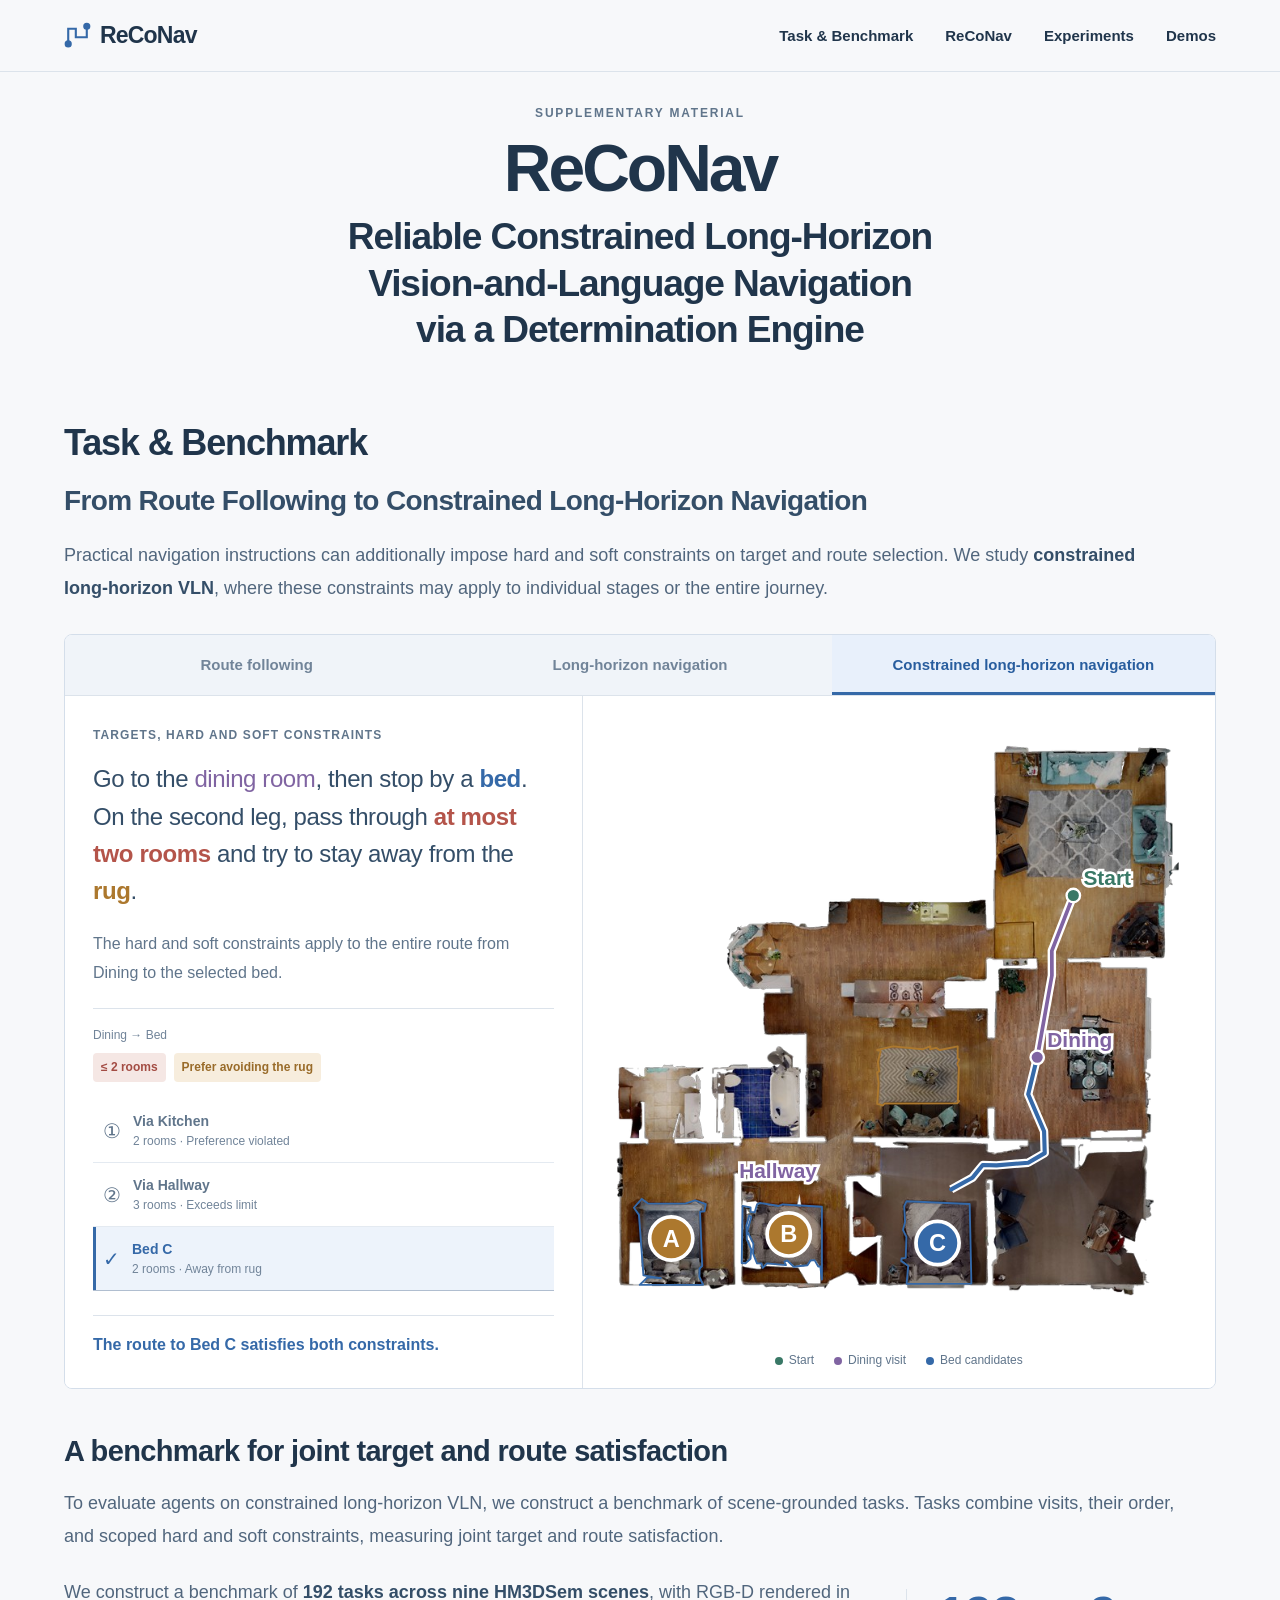
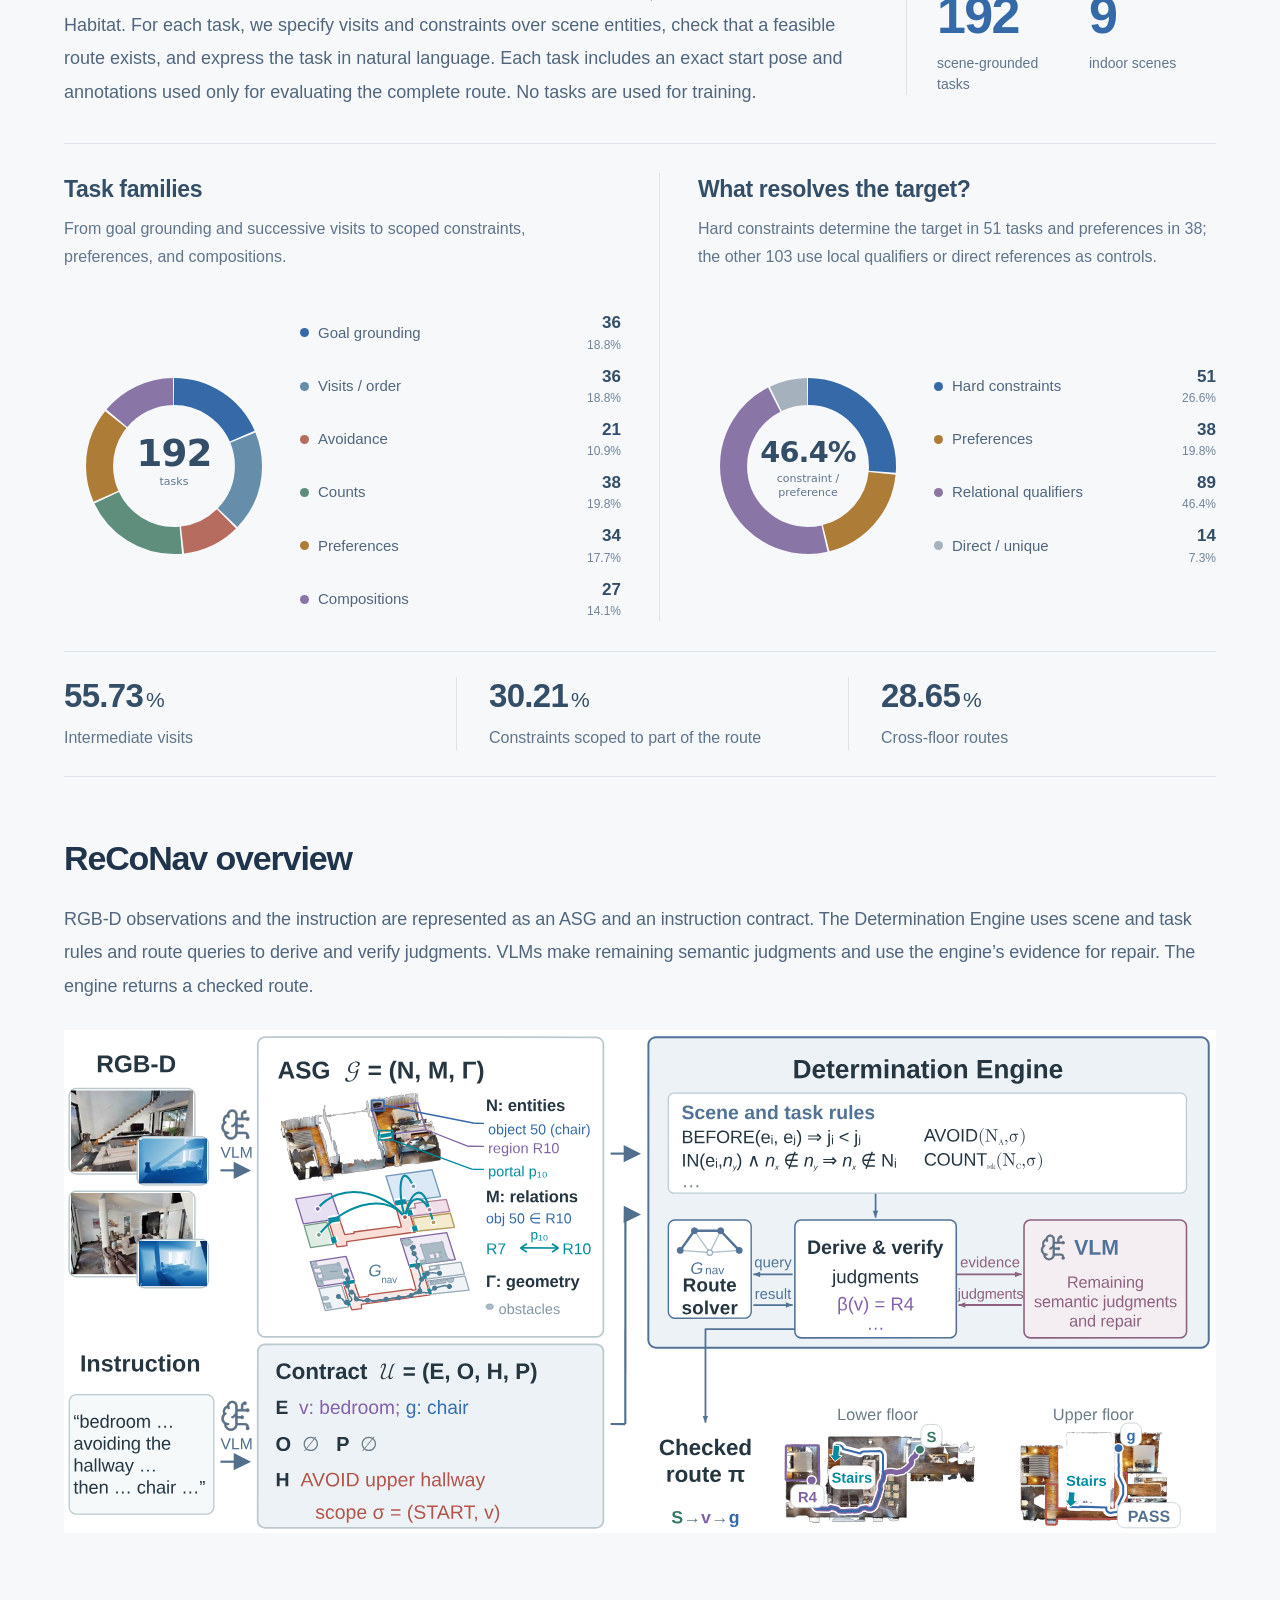
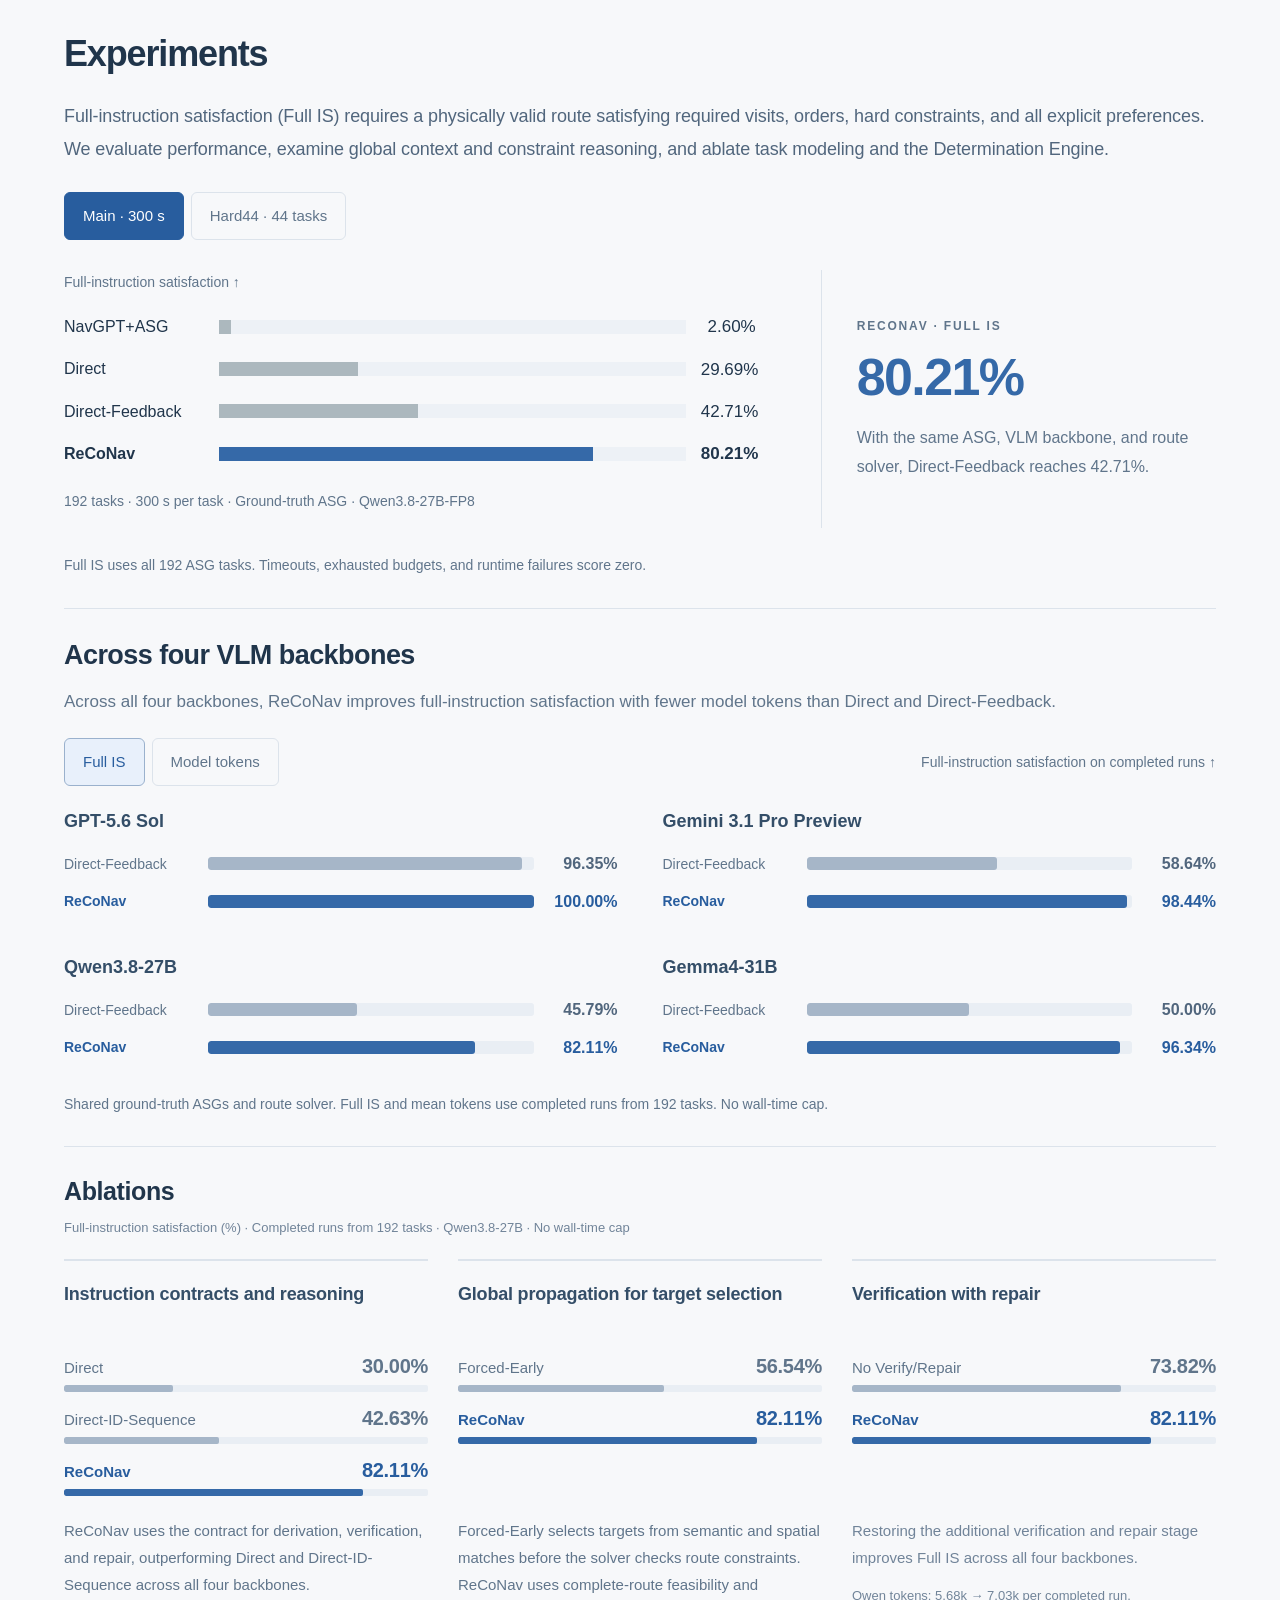
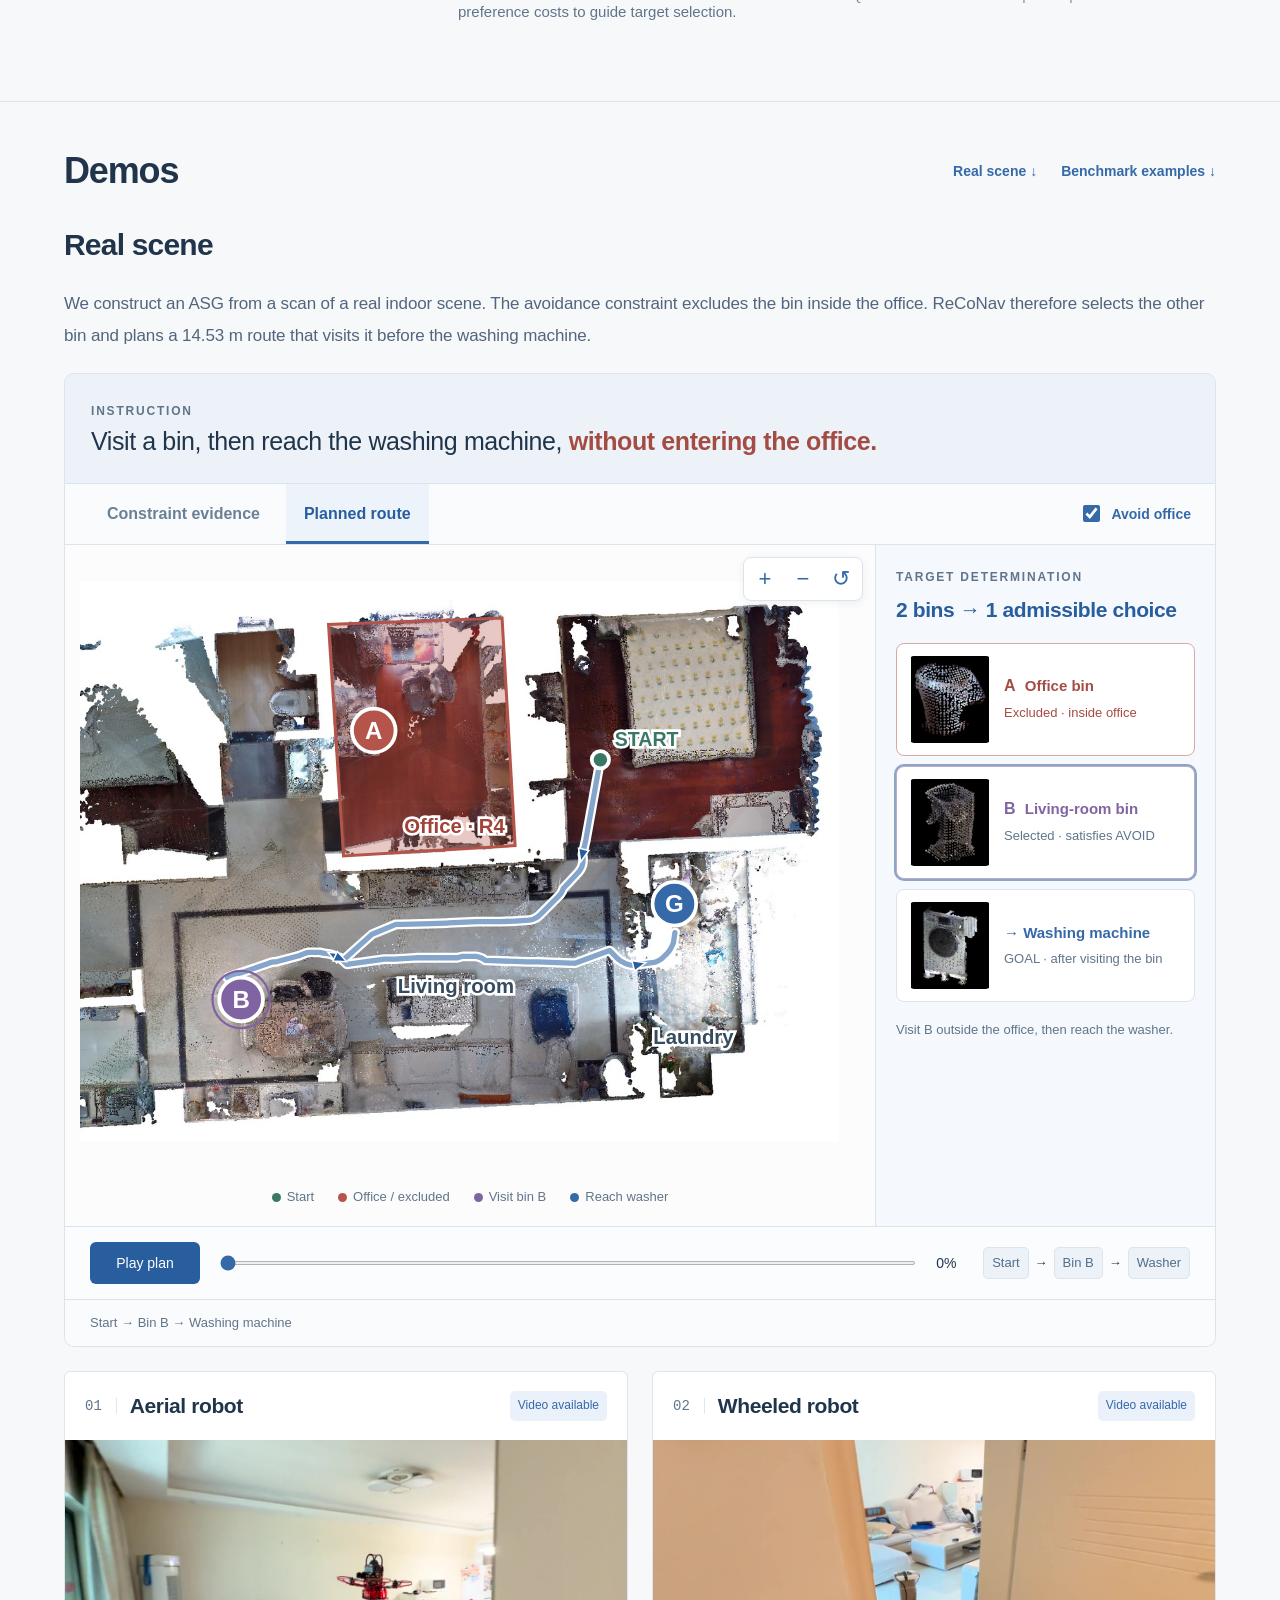
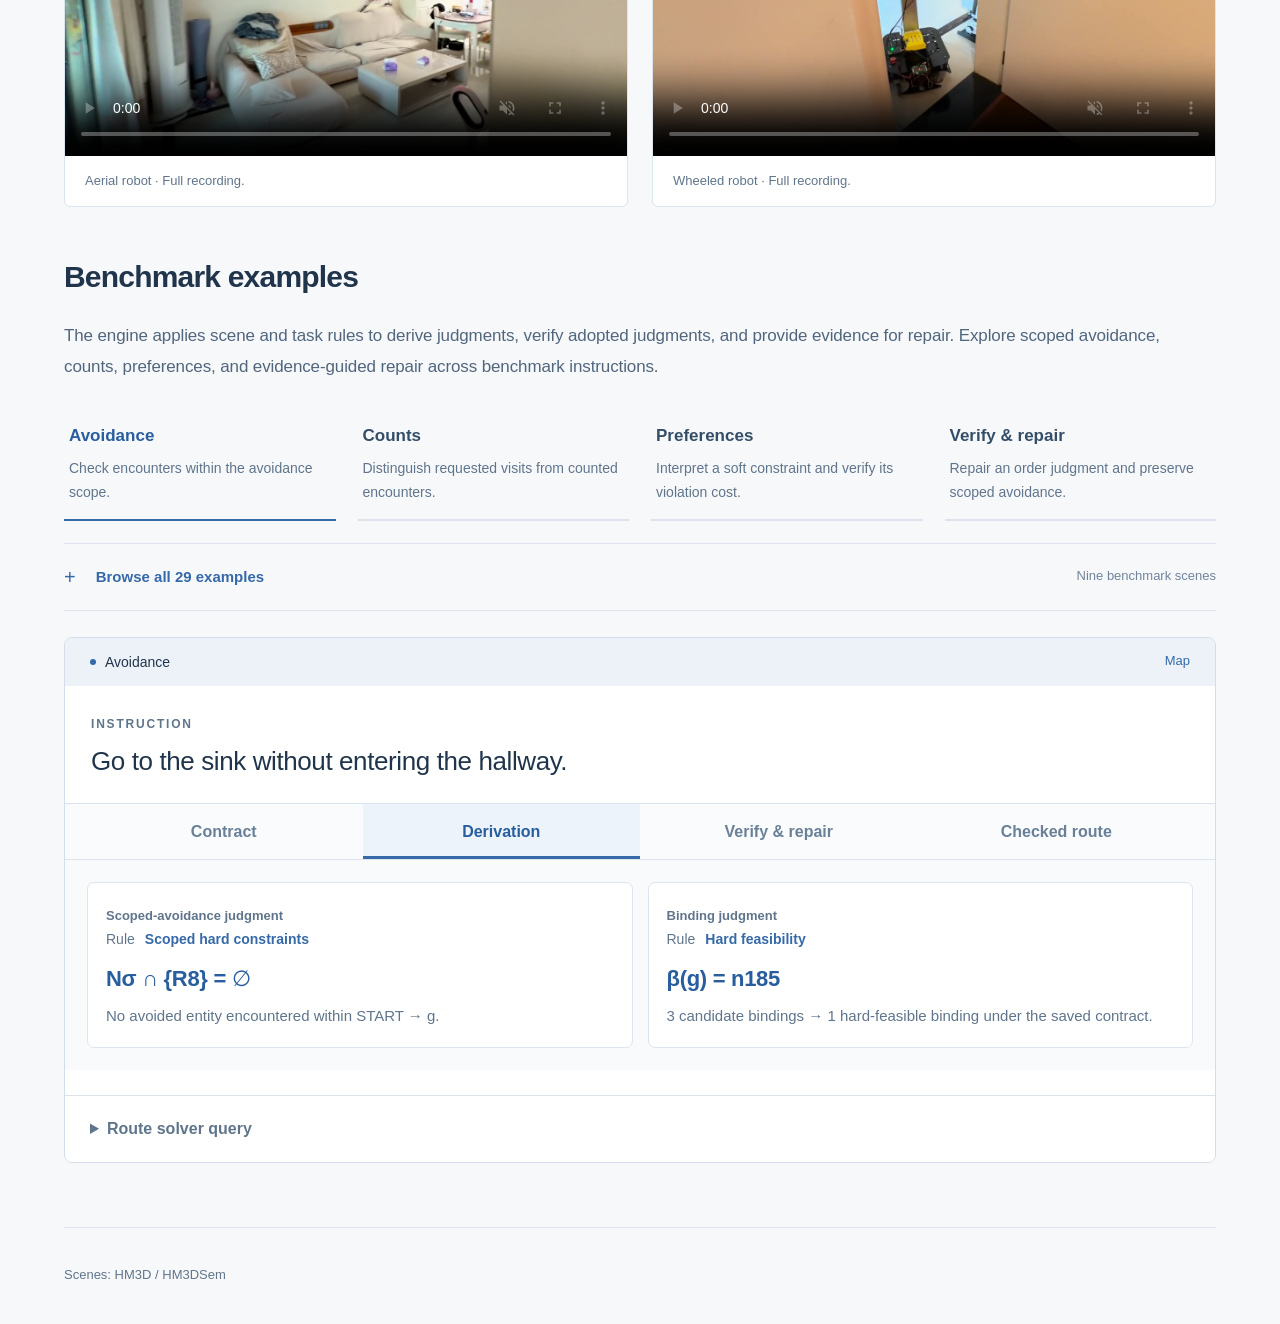
==== commit 08715b17: "Align review page with submitted results and simplify content" ====
--- a/site/index.html
+++ b/site/index.html
@@ -6,19 +6,16 @@
   <meta name="theme-color" content="#f8f8f4">
   <title>ReCoNav: Reliable Constrained Long-Horizon Vision-and-Language Navigation via a Determination Engine</title>
   
-<link rel="stylesheet" href="reconav.e6e2558fc4b56138.css"><script src="reconav.65abcb6eb5117537.js" defer></script>
-<script src="repository-links.js" defer></script>
+<link rel="stylesheet" href="reconav.e6e2558fc4b56138.css"><script src="reconav.d42e965f18891fe2.js" defer></script>
 </head>
 <body>
 <a class="skip" href="#overview">Skip to visualizations</a>
-<header class="nav"><a class="wordmark" href="#"><svg viewBox="0 0 32 32" aria-hidden="true"><path d="M5 26V8h9v10h13V5"/><circle cx="5" cy="26" r="3"/><circle cx="27" cy="5" r="3"/></svg>ReCoNav</a><nav aria-label="Main navigation"><a href="#overview">Task &amp; Benchmark</a><a href="#explore">ReCoNav</a><a href="#results">Experiments</a><a href="#more-examples">Demos</a></nav><a class="nav-code" href="#resources" data-repository-link="code">Code ↗</a></header>
+<header class="nav"><a class="wordmark" href="#"><svg viewBox="0 0 32 32" aria-hidden="true"><path d="M5 26V8h9v10h13V5"/><circle cx="5" cy="26" r="3"/><circle cx="27" cy="5" r="3"/></svg>ReCoNav</a><nav aria-label="Main navigation"><a href="#overview">Task &amp; Benchmark</a><a href="#explore">ReCoNav</a><a href="#results">Experiments</a><a href="#more-examples">Demos</a></nav></header>
 <main>
 <section class="hero wrap">
-  <p class="eyebrow">ICLR 2027 submission</p>
+  <p class="eyebrow">Supplementary material</p>
   <h1>ReCoNav</h1>
   <p class="paper-title">Reliable Constrained Long-Horizon<br class="desktop-break"> Vision-and-Language Navigation<br class="desktop-break"> via a Determination Engine</p>
-  <p class="authors">Anonymous authors</p>
-  <div class="actions"><a class="button primary" href="#overview">Explore the project <span>↓</span></a><a class="button" href="assets/paper.pdf">Paper ↗</a><a class="text-link" href="#resources" data-repository-link="code">Code ↗</a></div>
 
 </section>
 
@@ -59,7 +56,7 @@
 
 </section>
 
-<section class="results-section wrap" id="results"><div class="section-heading"><div><h2>Experiments</h2></div></div><p class="section-copy">Full-instruction satisfaction (Full IS) requires a physically valid route satisfying required visits, orders, hard constraints, and all explicit preferences. We evaluate performance, examine global context and constraint reasoning, and ablate task modeling and the Determination Engine.</p><div class="result-tabs" role="group" aria-label="Evaluation population"><button type="button" class="active" data-result="main" aria-pressed="true">Main · 192 tasks</button><button type="button" data-result="hard" aria-pressed="false">Hard44 · 44 tasks</button></div><div class="results-layout"><div><p class="result-metric">Full-instruction satisfaction ↑</p><div id="bars"></div><p class="result-condition" id="result-condition"></p></div><aside class="result-takeaway"><span class="eyebrow">ReCoNav · Full IS</span><strong id="result-score">81.25%</strong><p id="result-reading">With the same ASG, backbone, and solver, Direct-Feedback reaches 44.27%.</p></aside></div><p class="result-footnote" id="result-footnote"></p><div class="backbone-section"><h3>Across four VLM backbones</h3><p>Across all four backbones, ReCoNav improves full-instruction satisfaction with fewer model tokens than Direct and Direct-Feedback.</p><div class="backbone-controls"><div class="result-tabs" role="group" aria-label="Backbone comparison metric"><button type="button" data-backbone-metric="fullIS" aria-pressed="true">Full IS</button><button type="button" data-backbone-metric="tokens" aria-pressed="false">Model tokens</button></div><span id="backbone-measure">Full-instruction satisfaction on 192 tasks ↑</span></div><div id="backbone-charts" class="backbone-charts"></div><p class="backbone-note">Shared ground-truth ASGs and route solver · Full IS uses all 192 tasks; mean tokens use completed runs.</p></div><div class="ablation-section"><h3>Ablations</h3><p class="ablation-condition">Full-instruction satisfaction (%) · All 192 tasks · Qwen3.8-27B</p><div class="ablation-cards" id="ablation-cards"></div></div></section>
+<section class="results-section wrap" id="results"><div class="section-heading"><div><h2>Experiments</h2></div></div><p class="section-copy">Full-instruction satisfaction (Full IS) requires a physically valid route satisfying required visits, orders, hard constraints, and all explicit preferences. We evaluate performance, examine global context and constraint reasoning, and ablate task modeling and the Determination Engine.</p><div class="result-tabs" role="group" aria-label="Evaluation population"><button type="button" class="active" data-result="main" aria-pressed="true">Main · 300 s</button><button type="button" data-result="hard" aria-pressed="false">Hard44 · 44 tasks</button></div><div class="results-layout"><div><p class="result-metric">Full-instruction satisfaction ↑</p><div id="bars"></div><p class="result-condition" id="result-condition"></p></div><aside class="result-takeaway"><span class="eyebrow">ReCoNav · Full IS</span><strong id="result-score">80.21%</strong><p id="result-reading">With the same ASG, backbone, and solver, Direct-Feedback reaches 42.71%.</p></aside></div><p class="result-footnote" id="result-footnote"></p><div class="backbone-section"><h3>Across four VLM backbones</h3><p>Across all four backbones, ReCoNav improves full-instruction satisfaction with fewer model tokens than Direct and Direct-Feedback.</p><div class="backbone-controls"><div class="result-tabs" role="group" aria-label="Backbone comparison metric"><button type="button" data-backbone-metric="fullIS" aria-pressed="true">Full IS</button><button type="button" data-backbone-metric="tokens" aria-pressed="false">Model tokens</button></div><span id="backbone-measure">Full-instruction satisfaction on completed runs ↑</span></div><div id="backbone-charts" class="backbone-charts"></div><p class="backbone-note">Shared ground-truth ASGs and route solver. Full IS and mean tokens use completed runs from 192 tasks. No wall-time cap.</p></div><div class="ablation-section"><h3>Ablations</h3><p class="ablation-condition">Full-instruction satisfaction (%) · Completed runs from 192 tasks · Qwen3.8-27B · No wall-time cap</p><div class="ablation-cards" id="ablation-cards"></div></div></section>
 
 <section class="more-examples" id="more-examples"><div class="wrap more-examples-heading"><div class="section-heading"><h2>Demos</h2><div class="example-links"><a href="#real">Real scene ↓</a><a href="#gallery">Benchmark examples ↓</a></div></div></div>
 <section class="real-section wrap" id="real">
@@ -105,15 +102,5 @@
   </div>
 </section>
 </section>
-
-
-
-<section class="resources wrap" id="resources"><div><h2>Resources</h2><div class="resource-links"><a href="assets/paper.pdf">Read the paper <span>↗</span></a><a href="#resources" data-repository-link="code">Code & reproduction <span>↗</span></a><a href="#resources" data-repository-link="benchmark">Benchmark <span>↗</span></a></div><p class="resource-note">The review repository includes the code, benchmark, and setup instructions.</p></div><div class="citation"><div class="citation-heading"><h3>Citation</h3><button id="copy-citation" type="button">Copy BibTeX</button></div><pre id="bibtex">@misc{reconav2026,
-  title={ReCoNav: Reliable Constrained Long-Horizon
-    Vision-and-Language Navigation via a
-    Determination Engine},
-  author={Anonymous},
-  year={2026}
-}</pre><p id="copy-status" role="status"></p></div></section>
-</main><footer class="wrap"><a class="wordmark" href="#">ReCoNav</a><p>Reliable constrained navigation</p><p>Scenes: HM3D / HM3DSem</p></footer>
+</main><footer class="wrap"><p>Scenes: HM3D / HM3DSem</p></footer>
 </body></html>
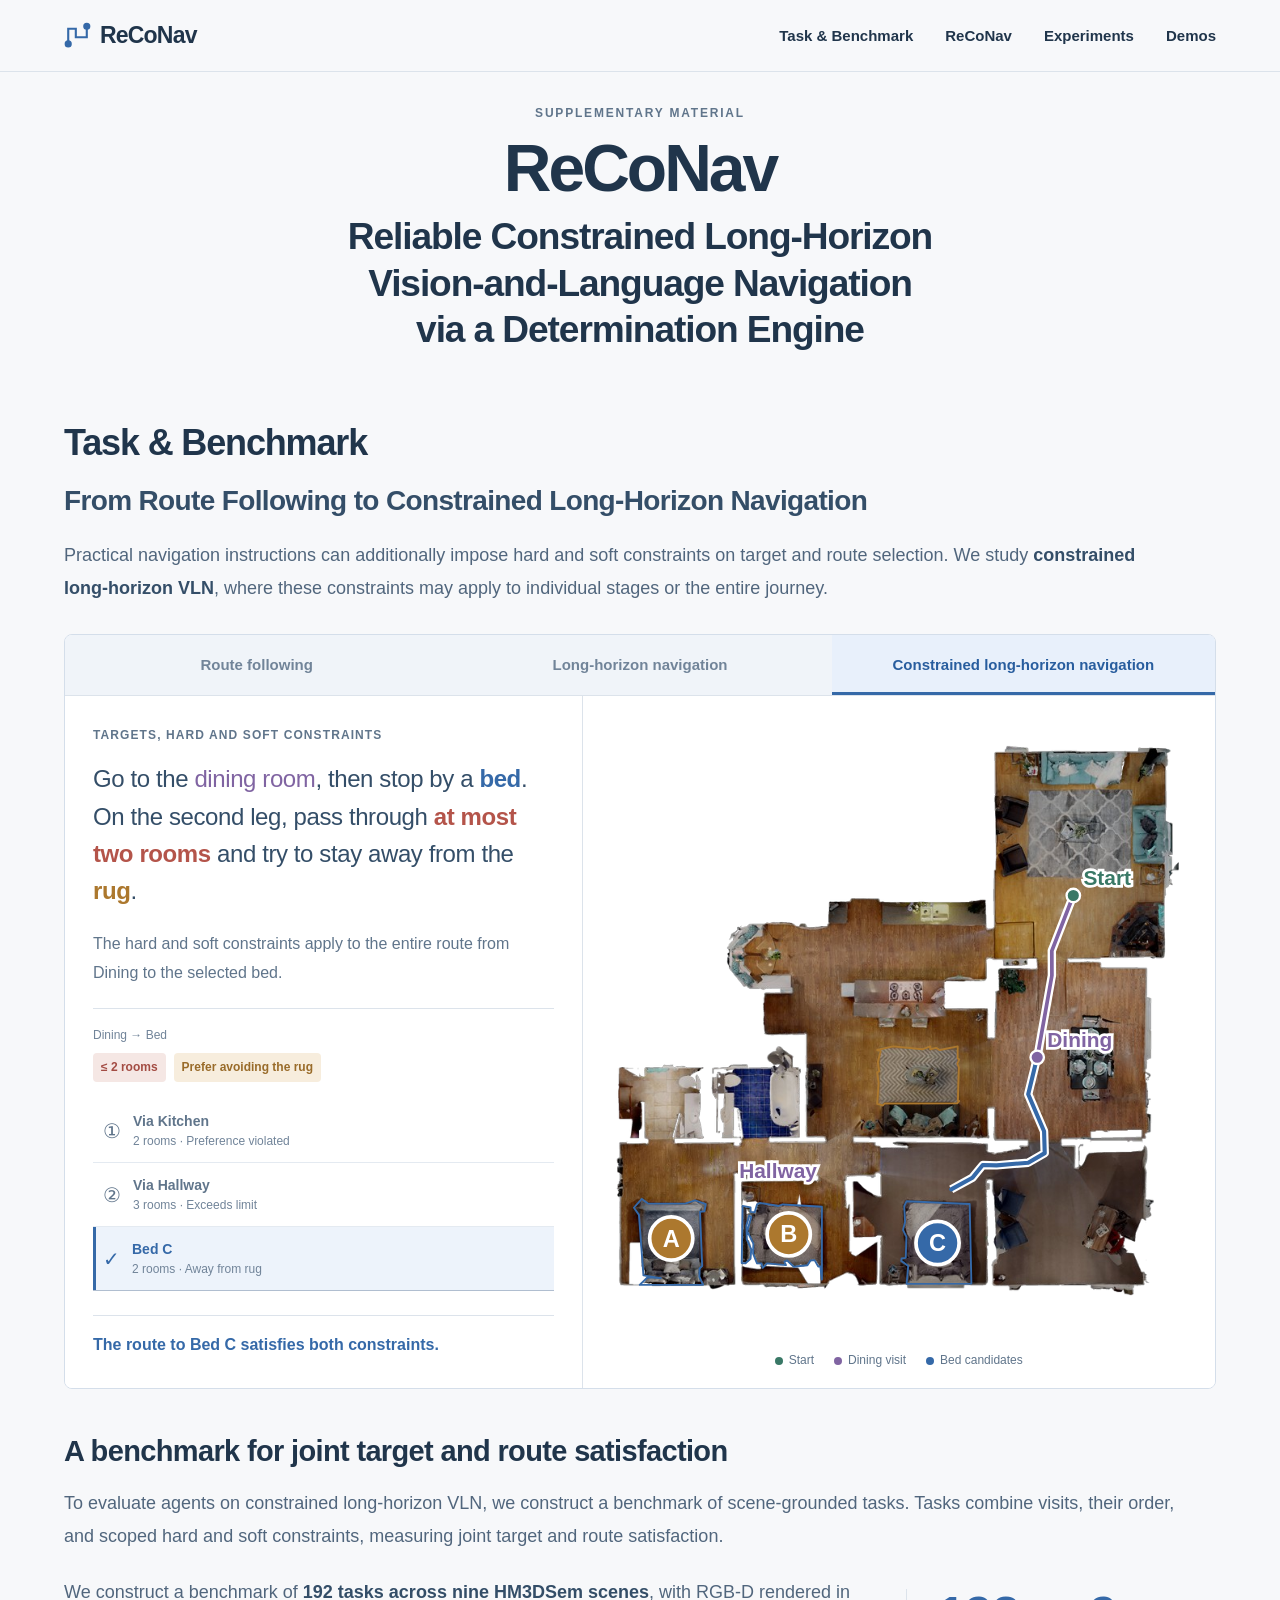
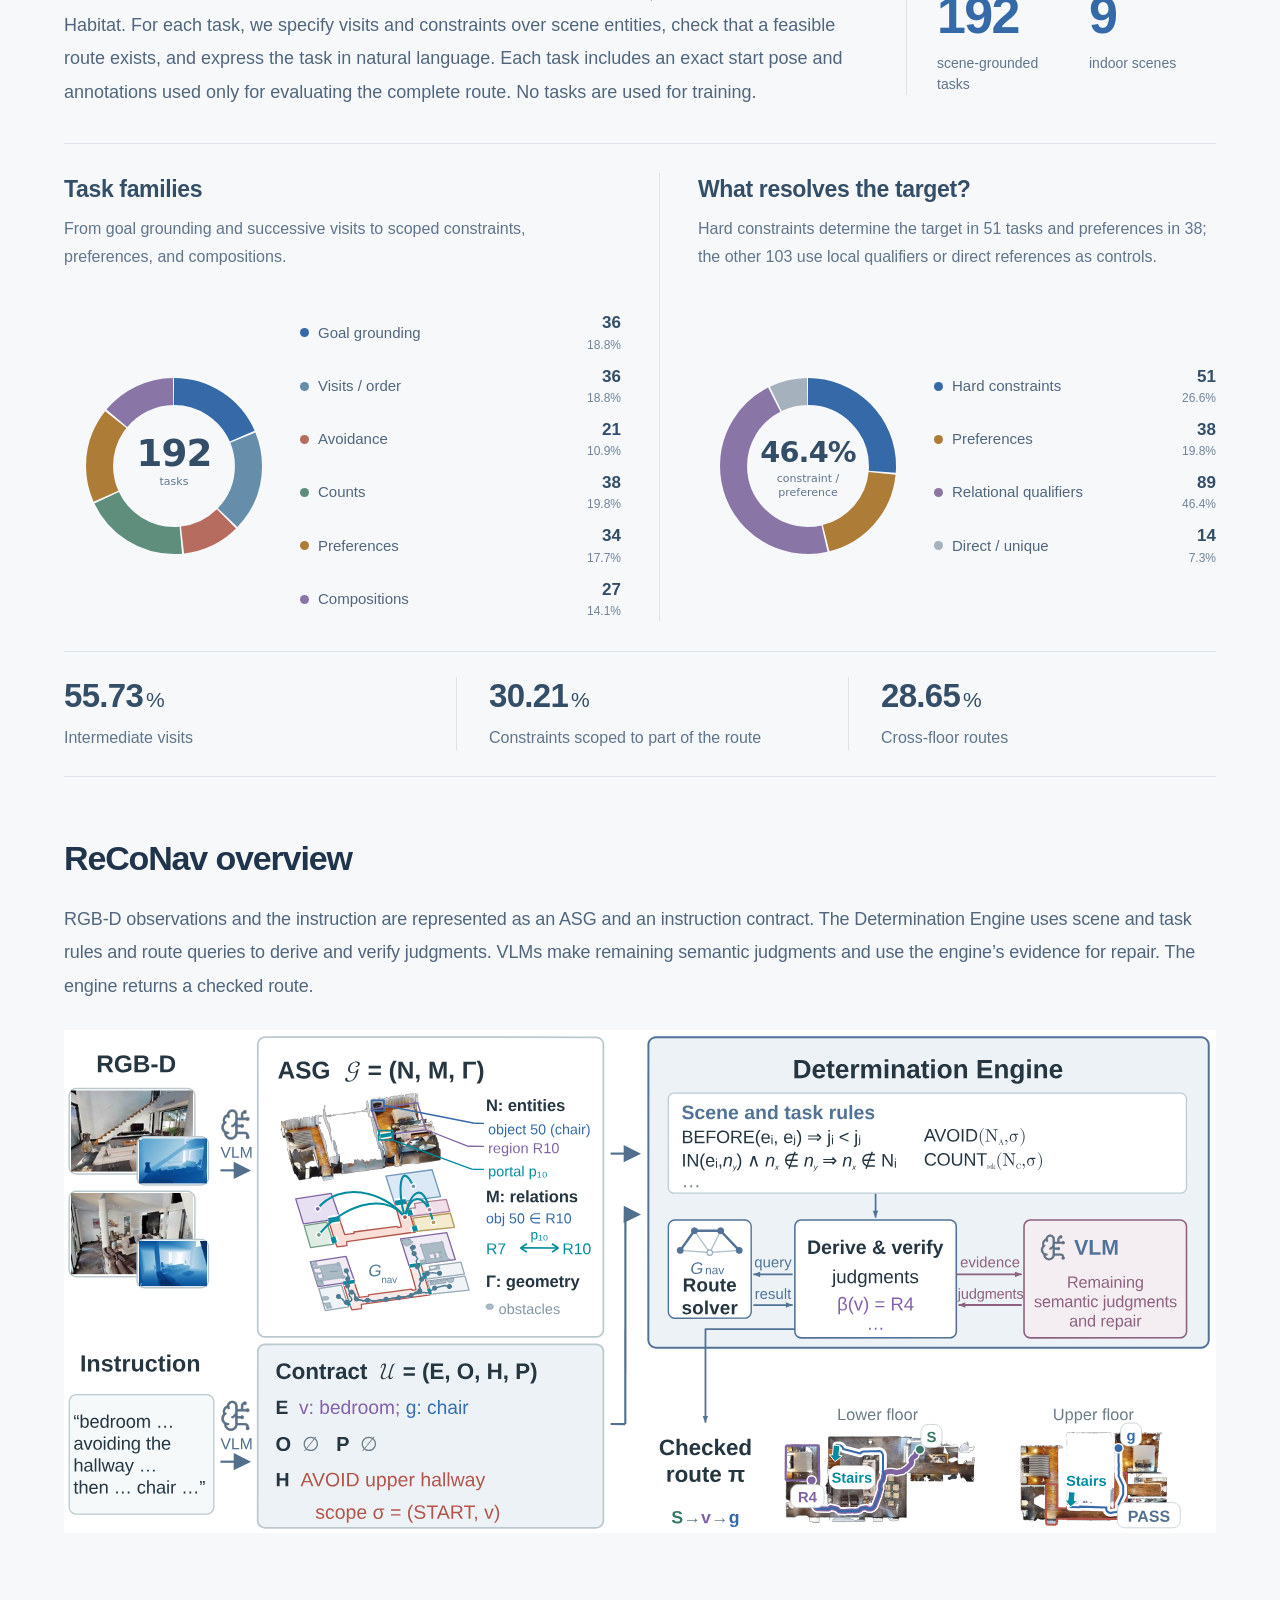
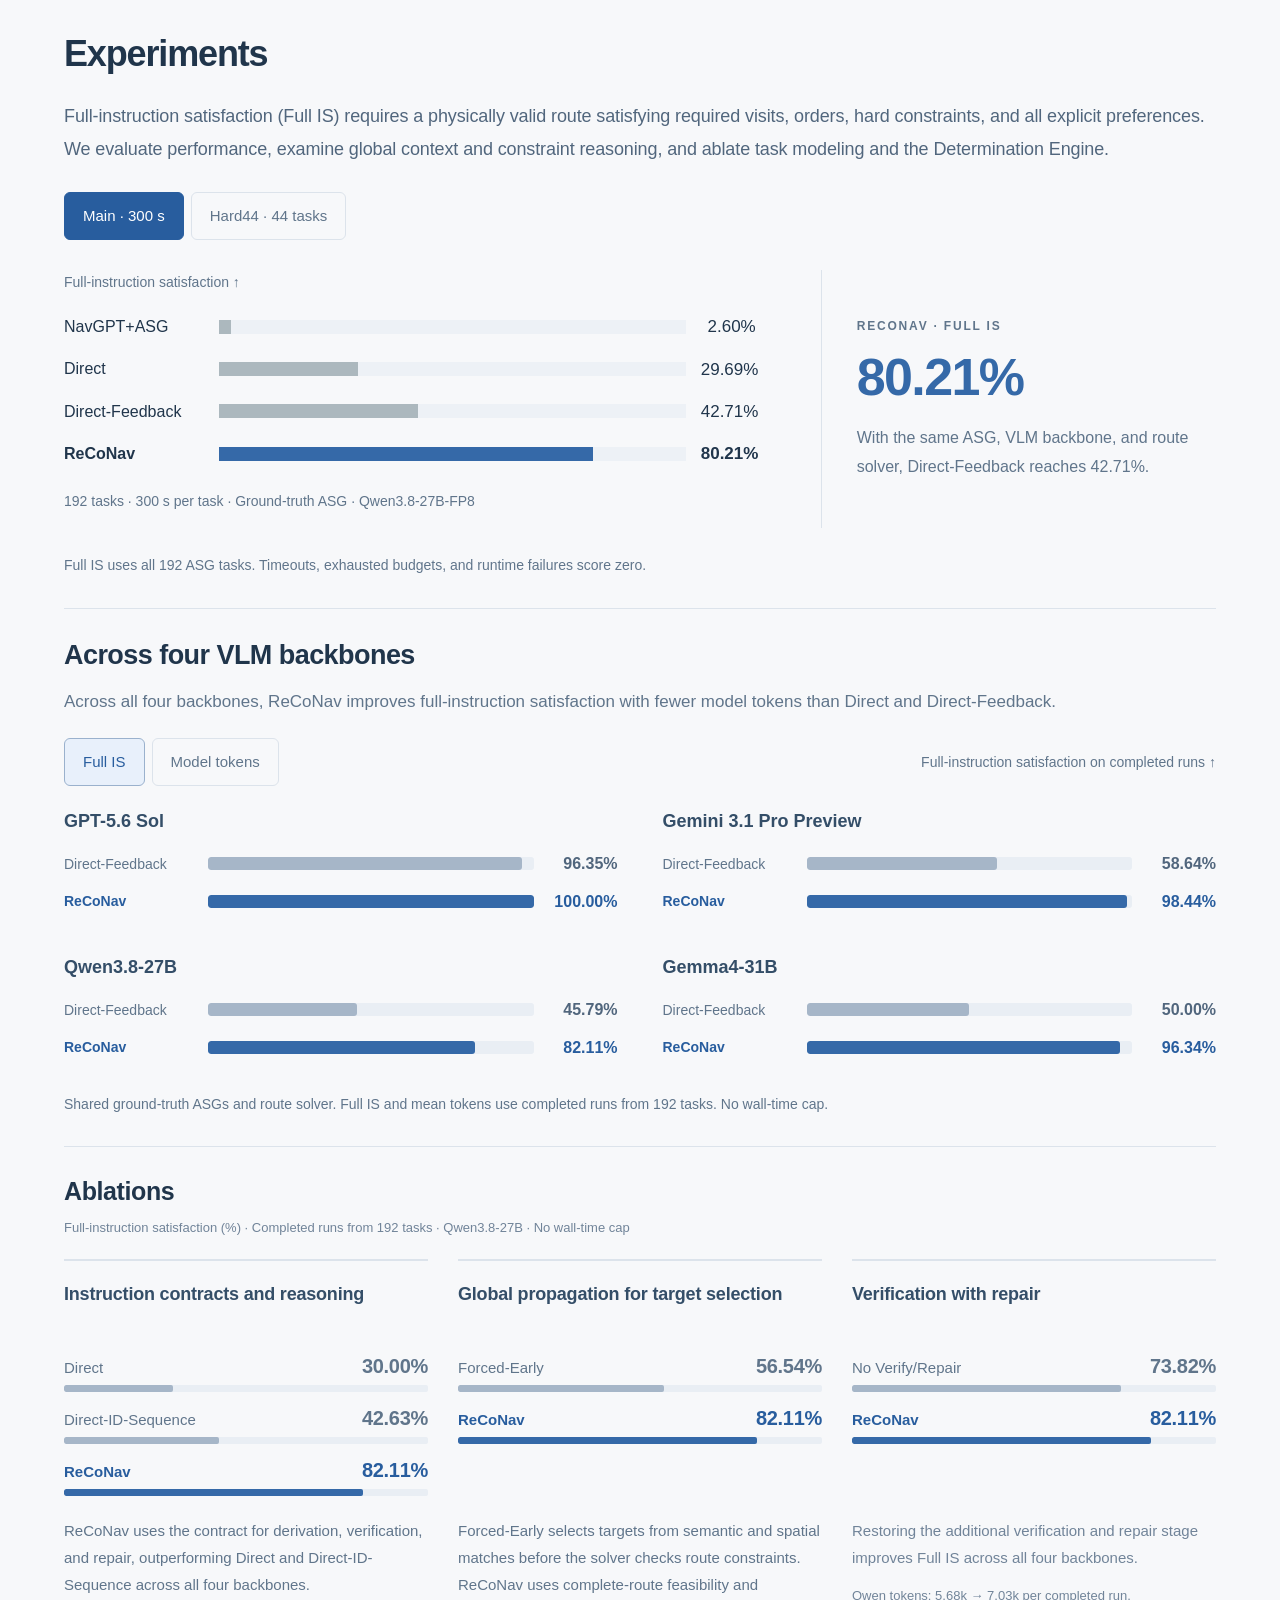
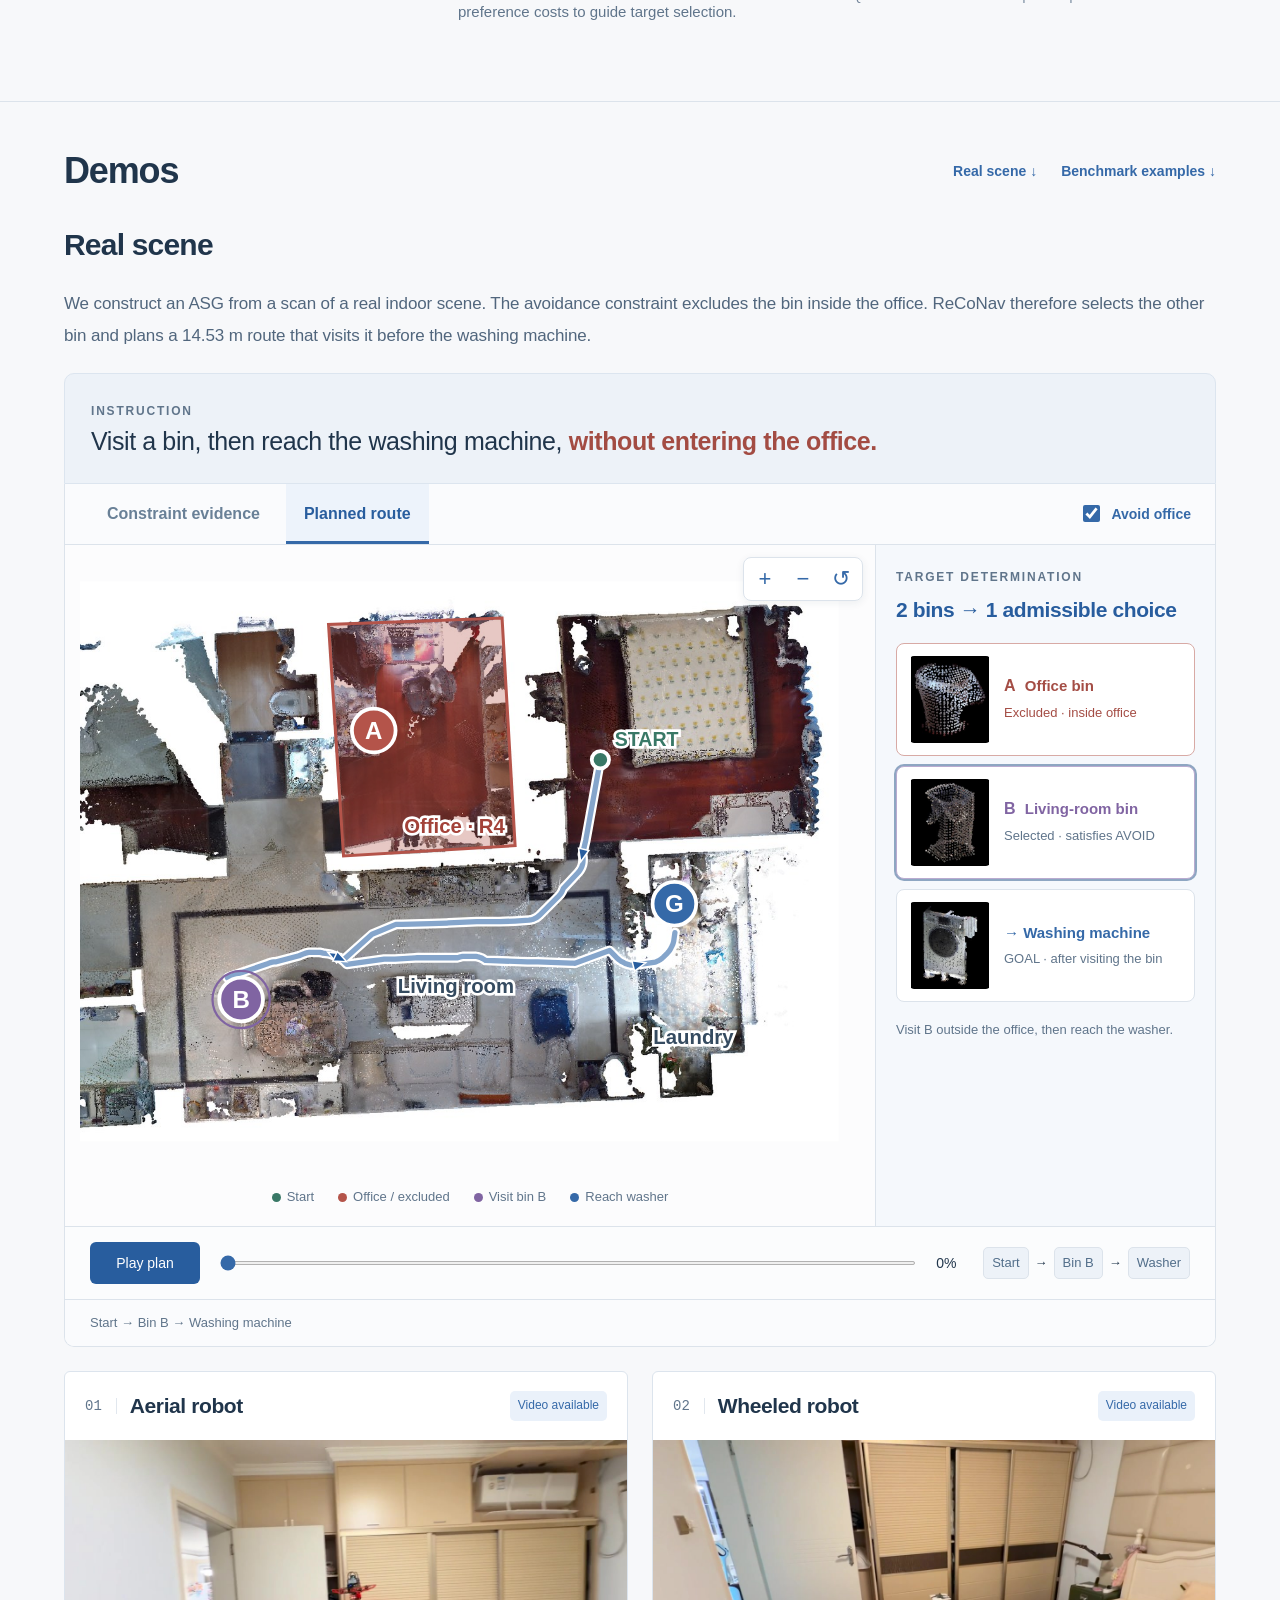
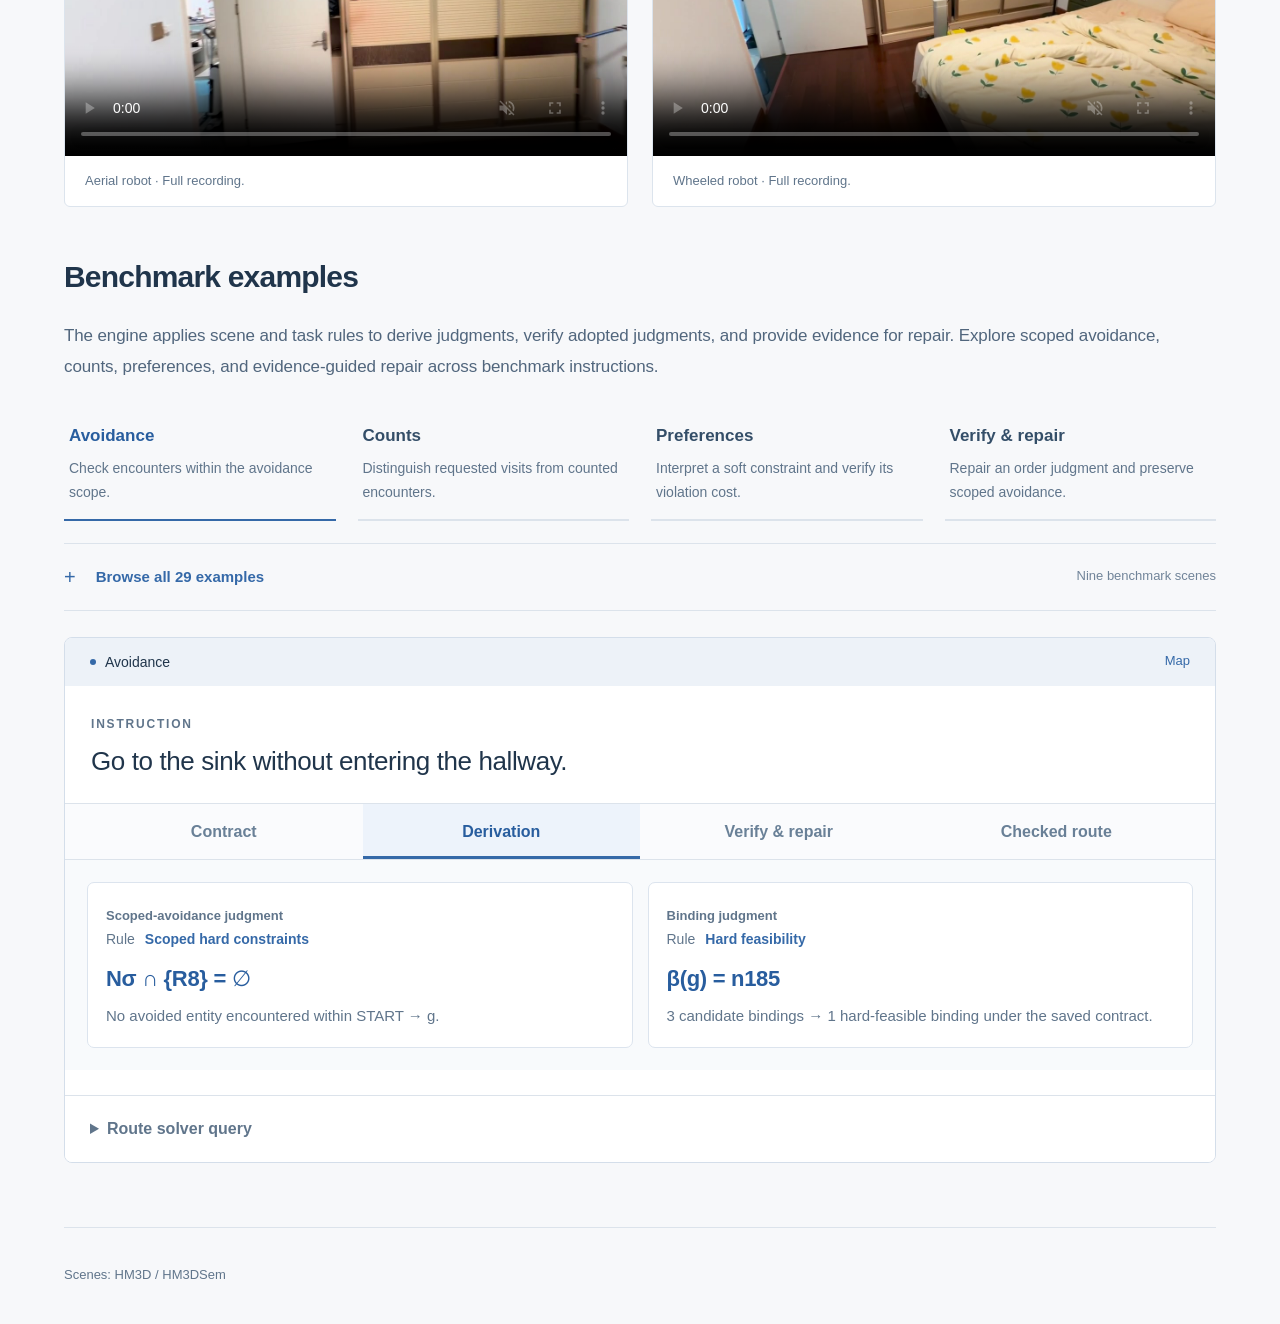
==== commit 3a0ad7ea: "Replace robot demonstrations with anonymized recordings" ====
--- a/site/index.html
+++ b/site/index.html
@@ -6,7 +6,7 @@
   <meta name="theme-color" content="#f8f8f4">
   <title>ReCoNav: Reliable Constrained Long-Horizon Vision-and-Language Navigation via a Determination Engine</title>
   
-<link rel="stylesheet" href="reconav.e6e2558fc4b56138.css"><script src="reconav.d42e965f18891fe2.js" defer></script>
+<link rel="stylesheet" href="reconav.e6e2558fc4b56138.css"><script src="reconav.087e760a730351b1.js" defer></script>
 </head>
 <body>
 <a class="skip" href="#overview">Skip to visualizations</a>
